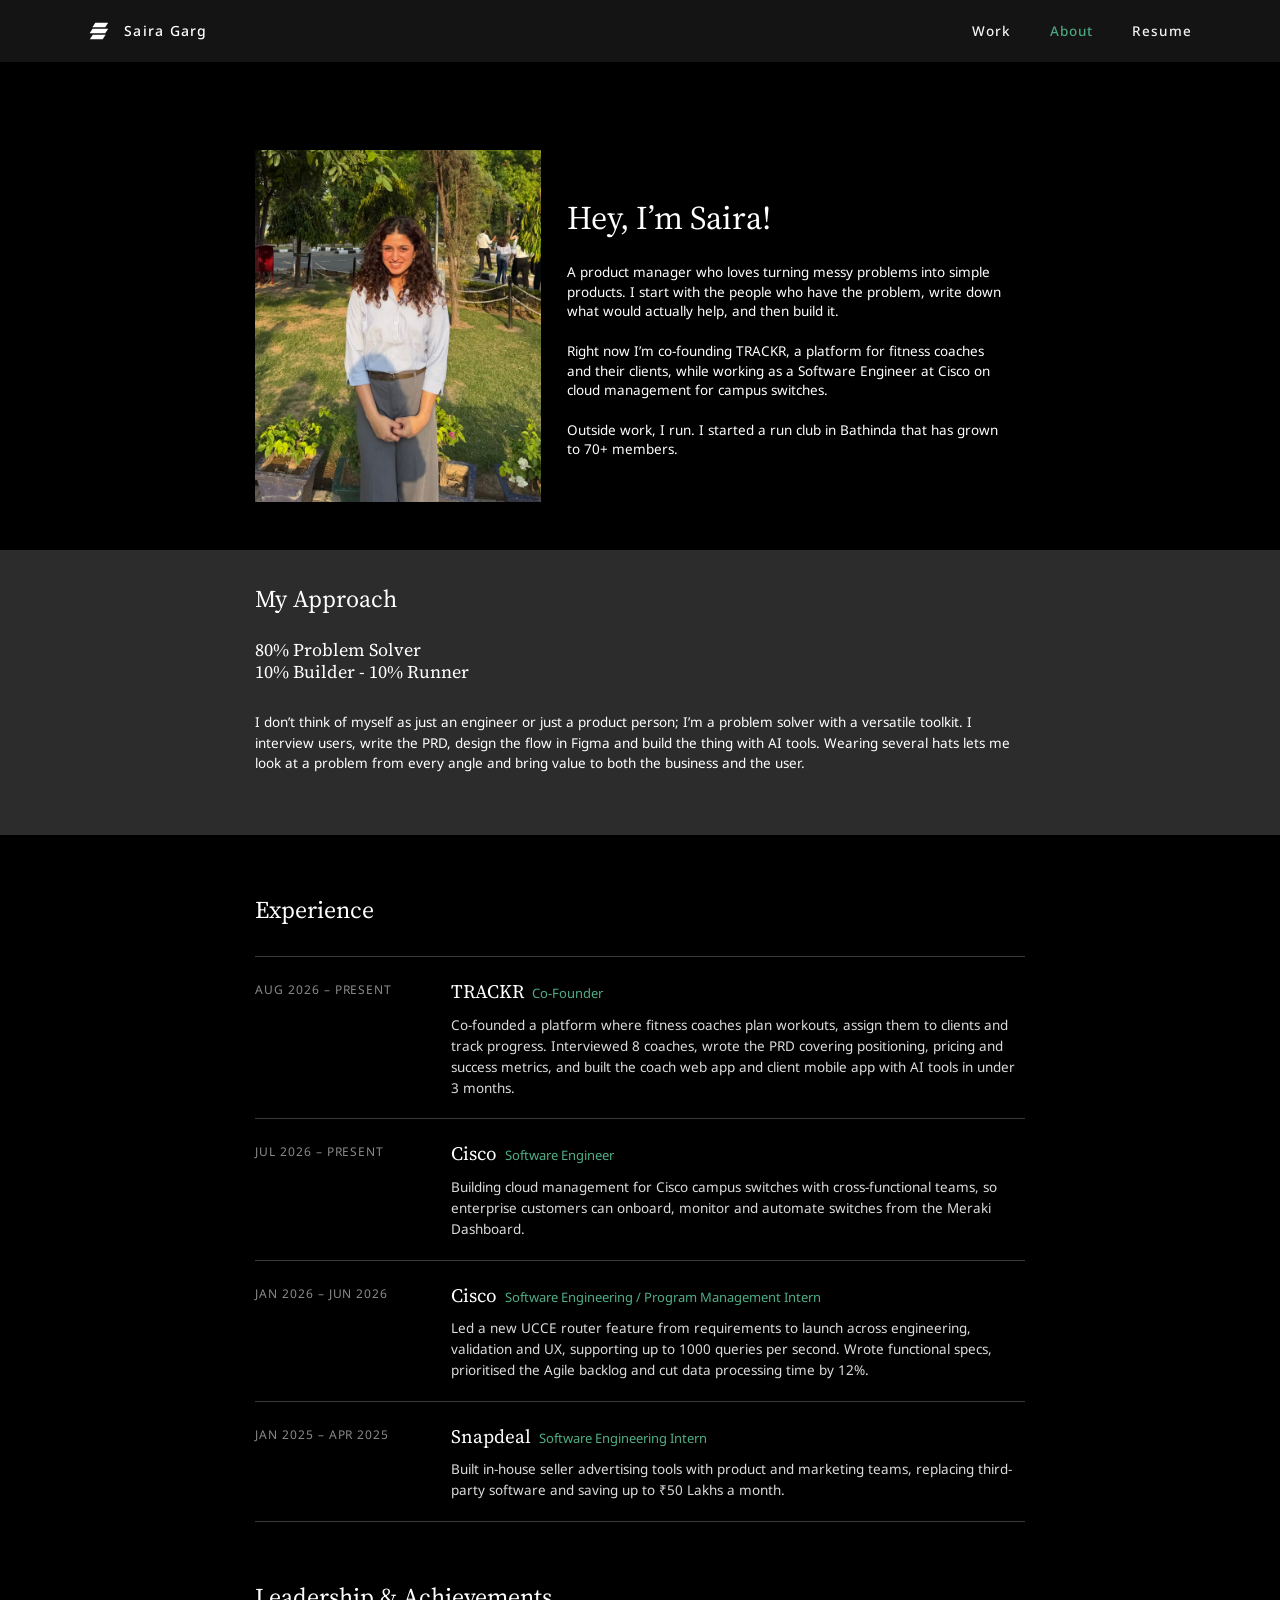
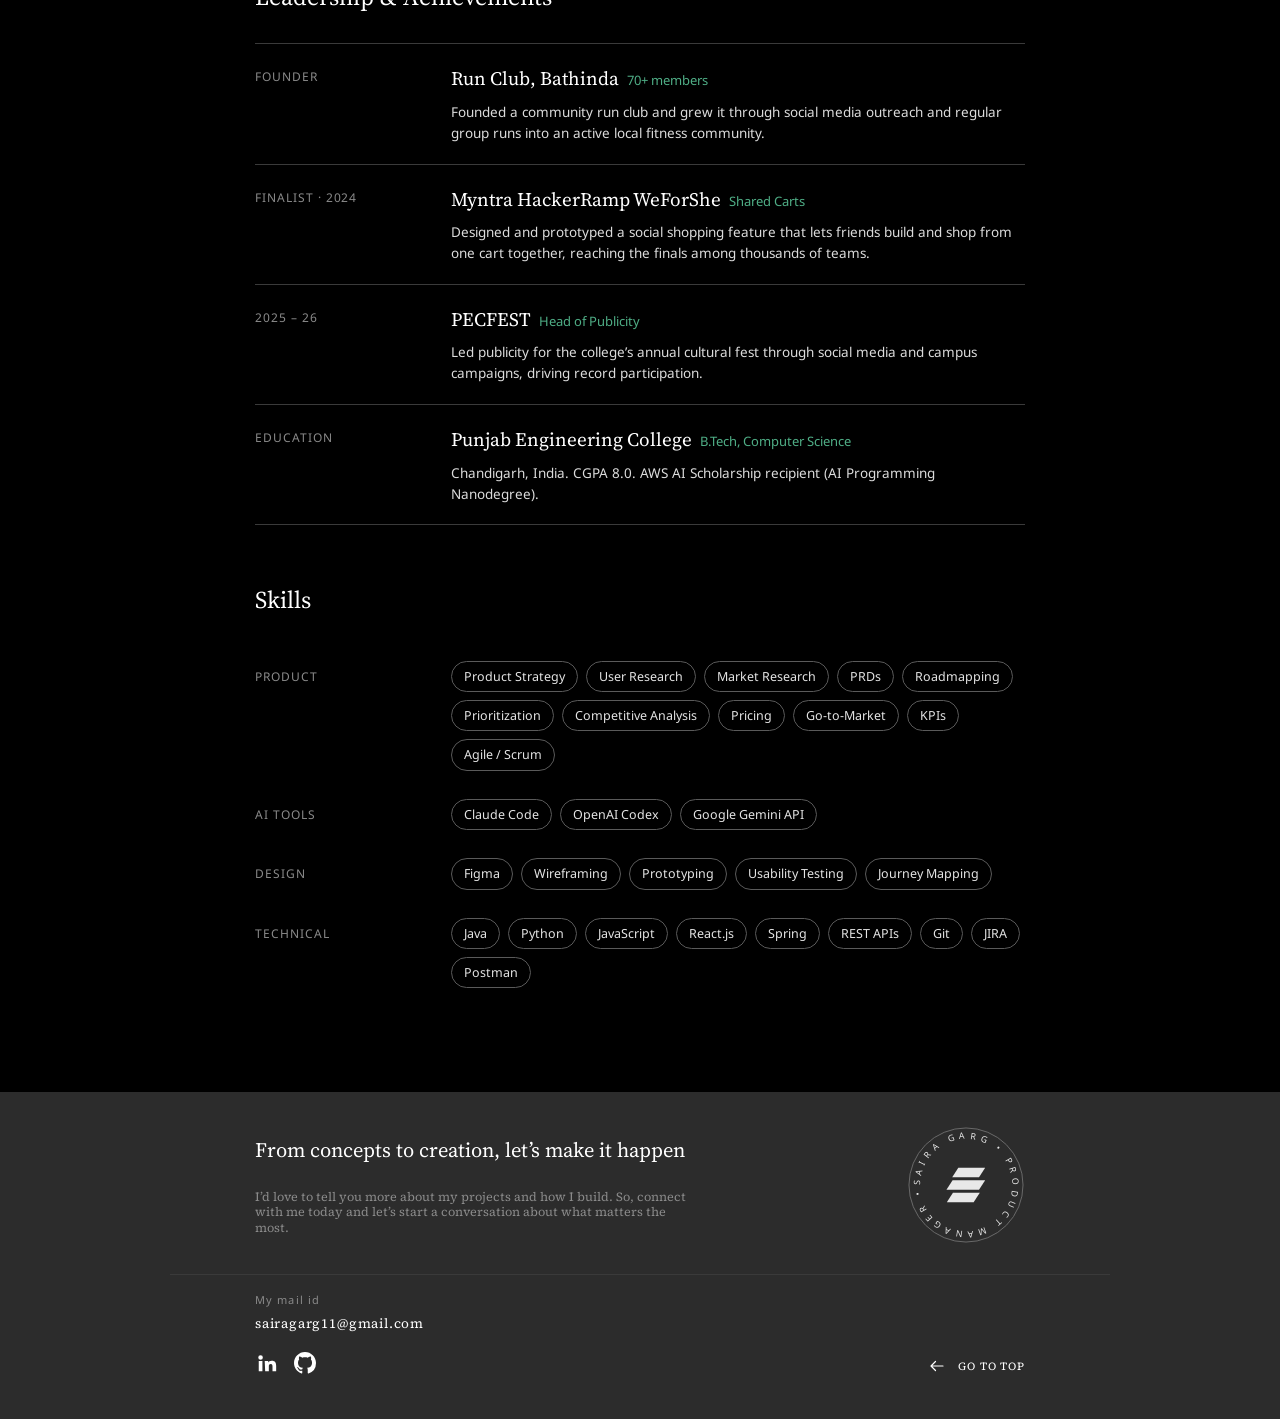
==== about.html @ 76798ad2 "Add Saira Garg portfolio site Co-Authored-By: Claude Sonnet 5.5 <noreply@anthropic.com>" ====
<!doctype html>
<html lang="en">
<head>
<meta charset="utf-8">
<meta name="viewport" content="width=device-width, initial-scale=1">
<title>About — Saira Garg</title>
<meta name="description" content="About Saira Garg — co-founder of TRACKR, software engineer at Cisco, and founder of a 70+ member run club.">
<link rel="preconnect" href="https://fonts.googleapis.com">
<link rel="preconnect" href="https://fonts.gstatic.com" crossorigin>
<link href="https://fonts.googleapis.com/css2?family=Noto+Sans:wght@400;500;600;700&family=Source+Serif+4:opsz,wght@8..60,400;8..60,500&display=swap" rel="stylesheet">
<link rel="stylesheet" href="styles.css">
</head>
<body id="top">
<header class="nav">
  <a class="brand" href="index.html" aria-label="Saira Garg — home"><svg viewBox="0 0 24 24" fill="currentColor" aria-hidden="true"><path d="M8 3h14l-3.2 5H4.8z"/><path d="M5 9.5h17l-3.2 5H1.8z"/><path d="M5.2 16h14l-3.2 5H2z"/></svg><span>Saira Garg</span></a>
  <nav class="nav-links" aria-label="Primary">
    <a href="index.html#work">Work</a>
    <a href="about.html" aria-current="page">About</a>
    <a href="about.html#experience">Resume</a>
  </nav>
</header>

<main>
  <section class="about-top">
    <div class="portrait"><img src="assets/saira-portrait.jpg" alt="Saira Garg standing in a garden, smiling"></div>
    <div>
      <h1>Hey, I’m Saira!</h1>
      <p>A product manager who loves turning messy problems into simple products. I start with the people who have the problem, write down what would actually help, and then build it.</p>
      <p>Right now I’m co-founding TRACKR, a platform for fitness coaches and their clients, while working as a Software Engineer at Cisco on cloud management for campus switches.</p>
      <p>Outside work, I run. I started a run club in Bathinda that has grown to 70+ members.</p>
    </div>
  </section>

  <section class="approach">
    <div class="wrap">
      <h2>My Approach</h2>
      <div class="split">80% Problem Solver<br>10% Builder - 10% Runner</div>
      <p>I don’t think of myself as just an engineer or just a product person; I’m a problem solver with a versatile toolkit. I interview users, write the PRD, design the flow in Figma and build the thing with AI tools. Wearing several hats lets me look at a problem from every angle and bring value to both the business and the user.</p>
    </div>
  </section>

  <section class="about-block" id="experience">
    <h2>Experience</h2>
    <div class="xp"><div class="when">Aug 2026 – Present</div><div><h3>TRACKR<span>Co-Founder</span></h3><p>Co-founded a platform where fitness coaches plan workouts, assign them to clients and track progress. Interviewed 8 coaches, wrote the PRD covering positioning, pricing and success metrics, and built the coach web app and client mobile app with AI tools in under 3 months.</p></div></div>
    <div class="xp"><div class="when">Jul 2026 – Present</div><div><h3>Cisco<span>Software Engineer</span></h3><p>Building cloud management for Cisco campus switches with cross-functional teams, so enterprise customers can onboard, monitor and automate switches from the Meraki Dashboard.</p></div></div>
    <div class="xp"><div class="when">Jan 2026 – Jun 2026</div><div><h3>Cisco<span>Software Engineering / Program Management Intern</span></h3><p>Led a new UCCE router feature from requirements to launch across engineering, validation and UX, supporting up to 1000 queries per second. Wrote functional specs, prioritised the Agile backlog and cut data processing time by 12%.</p></div></div>
    <div class="xp"><div class="when">Jan 2025 – Apr 2025</div><div><h3>Snapdeal<span>Software Engineering Intern</span></h3><p>Built in-house seller advertising tools with product and marketing teams, replacing third-party software and saving up to ₹50 Lakhs a month.</p></div></div>
  </section>

  <section class="about-block">
    <h2>Leadership &amp; Achievements</h2>
    <div class="xp"><div class="when">Founder</div><div><h3>Run Club, Bathinda<span>70+ members</span></h3><p>Founded a community run club and grew it through social media outreach and regular group runs into an active local fitness community.</p></div></div>
    <div class="xp"><div class="when">Finalist · 2024</div><div><h3>Myntra HackerRamp WeForShe<span>Shared Carts</span></h3><p>Designed and prototyped a social shopping feature that lets friends build and shop from one cart together, reaching the finals among thousands of teams.</p></div></div>
    <div class="xp"><div class="when">2025 – 26</div><div><h3>PECFEST<span>Head of Publicity</span></h3><p>Led publicity for the college’s annual cultural fest through social media and campus campaigns, driving record participation.</p></div></div>
    <div class="xp"><div class="when">Education</div><div><h3>Punjab Engineering College<span>B.Tech, Computer Science</span></h3><p>Chandigarh, India. CGPA 8.0. AWS AI Scholarship recipient (AI Programming Nanodegree).</p></div></div>
  </section>

  <section class="about-block">
    <h2>Skills</h2>
    <div class="skillrow"><div class="when">Product</div><div class="chips"><span>Product Strategy</span><span>User Research</span><span>Market Research</span><span>PRDs</span><span>Roadmapping</span><span>Prioritization</span><span>Competitive Analysis</span><span>Pricing</span><span>Go-to-Market</span><span>KPIs</span><span>Agile / Scrum</span></div></div>
    <div class="skillrow"><div class="when">AI Tools</div><div class="chips"><span>Claude Code</span><span>OpenAI Codex</span><span>Google Gemini API</span></div></div>
    <div class="skillrow"><div class="when">Design</div><div class="chips"><span>Figma</span><span>Wireframing</span><span>Prototyping</span><span>Usability Testing</span><span>Journey Mapping</span></div></div>
    <div class="skillrow"><div class="when">Technical</div><div class="chips"><span>Java</span><span>Python</span><span>JavaScript</span><span>React.js</span><span>Spring</span><span>REST APIs</span><span>Git</span><span>JIRA</span><span>Postman</span></div></div>
  </section>
</main>
<footer class="footer">
  <div class="footer-top">
    <div>
      <h2>From concepts to creation, let’s make it happen</h2>
      <p>I’d love to tell you more about my projects and how I build. So, connect with me today and let’s start a conversation about what matters the most.</p>
    </div>
    <div class="badge" aria-hidden="true">
      <svg class="ring" viewBox="0 0 120 120">
        <defs><path id="circ" d="M60,60 m-47,0 a47,47 0 1,1 94,0 a47,47 0 1,1 -94,0"/></defs>
        <circle cx="60" cy="60" r="58" fill="none" stroke="#6b6b6b" stroke-width="1"/>
        <text font-family="Noto Sans, sans-serif" font-size="9" fill="#e8e8e8"><textPath href="#circ" textLength="288" lengthAdjust="spacing">SAIRA GARG • PRODUCT MANAGER •</textPath></text>
      </svg>
      <svg class="mark" viewBox="0 0 24 24" fill="#e8e8e8"><path d="M8 3h14l-3.2 5H4.8z"/><path d="M5 9.500h17l-3.200 5H1.800z"/><path d="M5.200 16h14l-3.200 5H2z"/></svg>
    </div>
  </div>
  <hr class="footer-rule">
  <div class="footer-bottom">
    <div>
      <div class="mail-label">My mail id</div>
      <a class="mail" href="mailto:sairagarg11@gmail.com">sairagarg11@gmail.com</a>
      <div class="socials">
        <a href="https://www.linkedin.com/in/saira-garg" target="_blank" rel="noopener" aria-label="LinkedIn"><svg viewBox="0 0 24 24" aria-hidden="true"><path d="M4.98 3.5a2.5 2.5 0 1 1 0 5 2.5 2.5 0 0 1 0-5zM3 9.75h4V21H3zM9.5 9.75h3.8v1.6h.06c.53-1 1.83-1.9 3.76-1.9 4 0 4.88 2.4 4.88 5.9V21h-4v-5c0-1.3-.03-2.9-1.9-2.9s-2.1 1.4-2.1 2.8V21h-4z"/></svg></a>
        <a href="https://github.com/SAIRAGARG" target="_blank" rel="noopener" aria-label="GitHub"><svg viewBox="0 0 16 16" aria-hidden="true"><path d="M8 0C3.58 0 0 3.58 0 8c0 3.54 2.29 6.53 5.47 7.59.4.07.55-.17.55-.38 0-.19-.01-.82-.01-1.49-2.01.37-2.53-.49-2.69-.94-.09-.23-.48-.94-.82-1.13-.28-.15-.68-.52-.01-.53.63-.01 1.08.58 1.23.82.72 1.21 1.87.87 2.33.66.07-.52.28-.87.51-1.07-1.78-.2-3.64-.89-3.64-3.95 0-.87.31-1.59.82-2.15-.08-.2-.36-1.02.08-2.12 0 0 .67-.21 2.2.82.64-.18 1.32-.27 2-.27.68 0 1.36.09 2 .27 1.53-1.04 2.2-.82 2.2-.82.44 1.1.16 1.92.08 2.12.51.56.82 1.27.82 2.15 0 3.07-1.87 3.75-3.65 3.95.29.25.54.73.54 1.48 0 1.07-.01 1.93-.01 2.2 0 .21.15.46.55.38A8.013 8.013 0 0016 8c0-4.420-3.580-8-8-8z"/></svg></a>
      </div>
    </div>
    <a class="totop" href="#top"><svg viewBox="0 0 24 24" fill="none" stroke="currentColor" stroke-width="1.6" stroke-linecap="round" stroke-linejoin="round" aria-hidden="true"><path d="M20 12H4M10 6l-6 6 6 6"/></svg><span>GO TO TOP</span></a>
  </div>
</footer>
</body>
</html>
---- styles.css ----
/* Saira Garg — portfolio. Dark, serif-headed, green-glow layout. */
:root {
  --bg: #000;
  --nav: #141414;
  --panel: #2c2c2c;
  --panel-2: #232323;
  --line: #3a3a3a;
  --text: #fff;
  --muted: #a3a3a3;
  --dim: #8a8a8a;
  --green: #2f8f66;
  --green-soft: #4fae86;
  --link: #6f9bf2;
  --serif: "Source Serif 4", "Iowan Old Style", Georgia, serif;
  --sans: "Noto Sans", "Helvetica Neue", Arial, sans-serif;
  --col: 856px;
  --card: 770px;
}

* { box-sizing: border-box; }
html { scroll-behavior: smooth; }
body {
  margin: 0;
  background: var(--bg);
  color: var(--text);
  font-family: var(--sans);
  font-size: 15px;
  line-height: 1.55;
  -webkit-font-smoothing: antialiased;
  overflow-x: hidden;
}
img { max-width: 100%; height: auto; display: block; }
a { color: inherit; text-decoration: none; }
h1, h2, h3, h4 { font-family: var(--serif); font-weight: 400; margin: 0; }
p { margin: 0; }

/* ---------- Nav ---------- */
.nav {
  position: sticky; top: 0; z-index: 50;
  height: 62px; padding: 0 88px;
  display: flex; align-items: center; justify-content: space-between;
  background: var(--nav);
}
.brand { display: flex; align-items: center; gap: 14px; font-size: 14px; letter-spacing: .09em; font-weight: 500; }
.brand svg { width: 22px; height: 22px; }
.nav-links { display: flex; gap: 38px; font-size: 13.5px; letter-spacing: .09em; font-weight: 500; }
.nav-links a { opacity: .95; transition: color .15s; }
.nav-links a:hover, .nav-links a[aria-current="page"] { color: var(--green-soft); }

/* ---------- Home hero ---------- */
.hero {
  position: relative; text-align: center;
  padding: 178px 24px 150px;
  overflow: hidden;
}
.glow {
  position: absolute; top: -170px; width: 170px; height: 600px;
  background: linear-gradient(180deg, #3fb884 0%, rgba(52,158,112,.7) 40%, rgba(47,143,102,0) 90%);
  filter: blur(34px); opacity: .9; pointer-events: none;
}
.glow.l1 { left: 2%;  transform: rotate(24deg); }
.glow.l2 { left: 19%; transform: rotate(24deg); height: 470px; opacity: .55; }
.glow.r1 { right: 2%;  transform: rotate(-24deg); }
.glow.r2 { right: 19%; transform: rotate(-24deg); height: 470px; opacity: .55; }
.hero h1 { position: relative; font-size: 54px; line-height: 1.12; letter-spacing: -.005em; }
.hero p { position: relative; margin-top: 16px; font-size: 17px; letter-spacing: .01em; }

/* ---------- Home sections ---------- */
.wrap { width: min(var(--card), calc(100% - 48px)); margin: 0 auto; }
.section-title { font-size: 25px; }
.section-sub { margin-top: 8px; font-size: 14px; }

.cards { display: grid; gap: 52px; margin-top: 66px; }
.card {
  display: grid; grid-template-columns: 1fr 1fr;
  min-height: 250px; border-radius: 12px; overflow: hidden;
  background: var(--panel);
}
.card-body { padding: 36px 14px 24px 14px; display: flex; flex-direction: column; }
.card-body h3 { font-size: 20.5px; letter-spacing: .005em; }
.card-body p { margin-top: 18px; font-size: 12.5px; line-height: 1.45; max-width: 360px; }
.card-actions { margin-top: auto; padding-top: 24px; display: flex; align-items: center; justify-content: space-between; padding-right: 14px; }
.round {
  width: 30px; height: 30px; border-radius: 50%;
  border: 1px solid #9a9a9a; display: grid; place-items: center;
  transition: background .15s, border-color .15s;
}
.round svg { width: 13px; height: 13px; }
.round:hover { background: var(--green); border-color: var(--green); }
.pill {
  border: 1px solid #9a9a9a; border-radius: 999px;
  padding: 5px 11px; font-size: 12px; letter-spacing: .03em; color: #e6e6e6;
  transition: background .15s, border-color .15s;
}
.pill:hover { background: var(--green); border-color: var(--green); color: #fff; }
.card-media { position: relative; min-height: 250px; background: #e9dfd2; }
.card-media img { position: absolute; inset: 0; width: 100%; height: 100%; object-fit: cover; }
.card-media.trackr { background: #f3f4ee; }
.card-media.trackr img { object-fit: cover; object-position: 12% 18%; transform: scale(1.02); }

.lower { position: relative; padding: 34px 0 62px; }
.lower::before {
  content: ""; position: absolute; left: 0; right: 0; bottom: 0; height: 520px;
  background: radial-gradient(ellipse 46% 78% at 50% 104%, rgba(55,150,108,.75) 0%, rgba(40,110,80,.38) 38%, rgba(0,0,0,0) 72%);
  pointer-events: none;
}
.tiles { position: relative; display: grid; grid-template-columns: repeat(4, 1fr); gap: 20px; margin-top: 54px; }
.tile { border-radius: 12px; overflow: hidden; background: var(--panel); display: flex; flex-direction: column; }
.tile-top {
  height: 118px; padding: 16px; display: flex; flex-direction: column; justify-content: space-between;
  background: linear-gradient(150deg, #1c3a2d 0%, #0f1f18 100%);
}
.tile-top .big { font-family: var(--serif); font-size: 30px; line-height: 1; }
.tile-top .tag { font-size: 10.5px; letter-spacing: .12em; text-transform: uppercase; color: #b9d8c8; }
.tile-body { padding: 13px 14px 16px; font-size: 11.5px; line-height: 1.45; }
.tile-body b { display: block; font-size: 12.5px; font-weight: 600; margin-bottom: 4px; }
.tile-body span { color: #c9c9c9; }

/* ---------- Footer ---------- */
.footer { background: var(--panel); position: relative; }
.footer-top {
  width: min(var(--card), calc(100% - 48px)); margin: 0 auto;
  padding: 34px 0 30px; display: flex; align-items: center; justify-content: space-between; gap: 24px;
}
.footer h2 { font-size: 20.5px; }
.footer-top p { margin-top: 22px; font-family: var(--serif); font-size: 12.5px; line-height: 1.25; color: var(--dim); max-width: 440px; }
.badge { width: 118px; height: 118px; flex: none; position: relative; }
.badge .ring { width: 100%; height: 100%; animation: spin 18s linear infinite; }
.badge .mark { position: absolute; inset: 0; margin: auto; width: 46px; height: 46px; }
@keyframes spin { to { transform: rotate(360deg); } }
@media (prefers-reduced-motion: reduce) { .badge .ring { animation: none; } html { scroll-behavior: auto; } }
.footer-rule { width: min(940px, calc(100% - 48px)); margin: 0 auto; border: 0; border-top: 1px solid var(--line); }
.footer-bottom {
  width: min(var(--card), calc(100% - 48px)); margin: 0 auto;
  padding: 16px 0 44px; display: flex; align-items: flex-end; justify-content: space-between;
}
.mail-label { font-size: 11px; letter-spacing: .1em; color: var(--dim); }
.mail { display: inline-block; margin-top: 6px; font-family: var(--serif); font-size: 13.5px; letter-spacing: .06em; }
.mail:hover { color: var(--green-soft); }
.socials { display: flex; gap: 14px; margin-top: 16px; }
.socials a { width: 24px; height: 24px; display: grid; place-items: center; }
.socials svg { width: 22px; height: 22px; fill: #fff; transition: fill .15s; }
.socials a:hover svg { fill: var(--green-soft); }
.totop { display: flex; align-items: center; gap: 12px; font-family: var(--serif); font-size: 11px; letter-spacing: .08em; }
.totop svg { width: 18px; height: 18px; }
.totop:hover { color: var(--green-soft); }

/* ---------- Case study ---------- */
.case { position: relative; padding: 54px 0 110px; }
.goback {
  position: absolute; left: 50px; top: 58px;
  display: flex; align-items: center; gap: 12px;
  font-size: 11px; letter-spacing: .1em; font-weight: 500;
}
.goback svg { width: 18px; height: 18px; }
.goback:hover { color: var(--green-soft); }
.col { width: min(var(--col), calc(100% - 48px)); margin: 0 auto; }
.case h1 { font-size: 33px; letter-spacing: .005em; }
.case .lede { margin-top: 26px; font-size: 18px; line-height: 1.4; color: var(--dim); }
.case .cover { margin-top: 38px; }
.case h2 { font-size: 25px; margin-top: 62px; margin-bottom: 44px; }
.case h3 { font-size: 19px; margin-top: 22px; margin-bottom: 22px; }
.case p + p { margin-top: 20px; }
.case ul { margin: 0; padding-left: 22px; }
.case li { padding-left: 2px; }
.case figure { margin: 22px 0 0; }
.case figure img { width: 100%; border-radius: 14px; }
.case figure.sharp img { border-radius: 0; }
.case figure.narrow { width: 88%; margin-left: auto; margin-right: auto; }
.case figcaption, .case .caption { margin-top: 14px; font-size: 15px; }
.case a.t, .case .t { color: var(--link); }
.case a.t:hover { text-decoration: underline; }
.jump {
  display: inline-flex; align-items: center; gap: 14px; margin-top: 18px;
  background: var(--panel); border-radius: 999px; padding: 8px 14px 8px 16px;
  font-size: 9.5px; letter-spacing: .12em; font-weight: 500; text-transform: uppercase;
  transition: background .15s;
}
.jump svg { width: 16px; height: 16px; }
.jump:hover { background: var(--green); }

.boxes { display: grid; grid-template-columns: repeat(2, 226px); gap: 26px 36px; justify-content: center; margin: 30px 0 26px; }
.box {
  border: 1px dashed #b5b5b5; border-radius: 14px; padding: 12px 22px 14px;
  background: linear-gradient(180deg, #5f5f5f, #6e6e6e); font-size: 17px; line-height: 1.45;
}
.box b { display: block; font-weight: 400; text-align: center; }
.box ul { padding-left: 40px; }

.table { width: 100%; border-collapse: separate; border-spacing: 0; margin-top: 20px; background: #fff; color: #111; border-radius: 16px; overflow: hidden; font-size: 15.5px; }
.table th, .table td { text-align: left; padding: 12px 14px; border-bottom: 1px solid #d6d6d6; border-right: 1px solid #d6d6d6; }
.table th { font-weight: 700; font-size: 16.5px; }
.table tr > *:last-child { border-right: 0; }
.table tr:last-child > * { border-bottom: 0; }

.notes { display: flex; flex-wrap: wrap; justify-content: center; gap: 30px 22px; margin-top: 6px; }
.note {
  position: relative; width: 262px; min-height: 184px; padding: 14px 24px 26px; border-radius: 6px;
  font-size: 15px; line-height: 1.38;
  clip-path: polygon(0 0, 100% 0, 100% calc(100% - 32px), calc(100% - 32px) 100%, 0 100%);
}
.note::after { content: ""; position: absolute; right: 0; bottom: 0; width: 32px; height: 32px; background: #3b3b3b; clip-path: polygon(0 0, 100% 0, 0 100%); }
.note b { display: block; font-weight: 400; margin-bottom: 22px; }
.note.blue { background: #477ce0; } .note.red { background: #db625c; } .note.green { background: #54a965; }
.note.purple { background: #ab27d6; } .note.orange { background: #e69d57; }
.note.sage { background: #2f6b50; } .note.slate { background: #3d5a80; } .note.clay { background: #b0603f; } .note.plum { background: #6b4a8a; } .note.gold { background: #a8842c; }

.a11y { display: grid; grid-template-columns: 1fr 1fr; gap: 26px 36px; margin-top: 4px; }
.a11y h4 { font-family: var(--sans); font-size: 17px; text-align: center; margin-bottom: 18px; }
.a11y .panel { background: #252525; border-radius: 12px; padding: 16px 26px 20px; font-size: 15.5px; line-height: 1.38; height: calc(100% - 44px); }
.a11y .panel p + p { margin-top: 20px; }
.a11y em { font-style: normal; color: var(--green-soft); }

.band-title { margin: 62px 0 34px; font-family: var(--serif); font-size: 19px; }

/* TRACKR-specific pieces (same visual language) */
.stats { display: grid; grid-template-columns: repeat(4, 1fr); gap: 16px; margin-top: 8px; }
.stat { background: #252525; border-radius: 12px; padding: 18px 18px 20px; }
.stat b { display: block; font-family: var(--serif); font-weight: 400; font-size: 32px; line-height: 1.1; color: var(--green-soft); }
.stat span { display: block; margin-top: 8px; font-size: 13px; color: #d5d5d5; line-height: 1.4; }
.pillars { display: grid; grid-template-columns: repeat(3, 1fr); gap: 18px; margin-top: 26px; }
.pillar { background: #252525; border-radius: 12px; padding: 18px 20px 22px; font-size: 14.5px; line-height: 1.45; }
.pillar i { display: block; font-style: normal; font-family: var(--serif); font-size: 26px; color: var(--green-soft); margin-bottom: 10px; }
.pillar b { display: block; font-weight: 600; margin-bottom: 8px; font-size: 15px; }
.replace { margin-top: 26px; border-radius: 14px; overflow: hidden; border: 1px solid var(--line); }
.replace div { display: grid; grid-template-columns: 1fr 28px 1fr; gap: 12px; align-items: center; padding: 14px 18px; border-bottom: 1px solid var(--line); font-size: 14.5px; }
.replace div:last-child { border-bottom: 0; }
.replace s { color: var(--dim); text-decoration-color: #666; }
.replace i { font-style: normal; color: var(--green-soft); text-align: center; }
.browser { border-radius: 14px; overflow: hidden; background: #f6f6f1; }
.browser img { border-radius: 0 !important; }

/* ---------- About ---------- */
.about-top { width: min(770px, calc(100% - 48px)); margin: 0 auto; padding: 88px 0 48px; display: grid; grid-template-columns: 286px 1fr; gap: 26px; align-items: center; }
.portrait {
  aspect-ratio: 286 / 352; background: linear-gradient(160deg, #1f4636 0%, #0d1b15 100%);
  display: grid; place-items: center; position: relative; overflow: hidden;
}
.portrait img { position: absolute; inset: 0; width: 100%; height: 100%; object-fit: cover; }
.portrait svg { width: 96px; height: 96px; opacity: .9; }
.about-top h1 { font-size: 33px; }
.about-top p { margin-top: 20px; font-size: 13.5px; line-height: 1.45; max-width: 440px; }
.approach { background: var(--panel); padding: 30px 0 62px; }
.approach h2 { font-size: 24px; }
.approach .split { margin-top: 22px; font-family: var(--serif); font-size: 18px; line-height: 1.2; }
.approach p { margin-top: 30px; font-size: 13.5px; line-height: 1.5; }
.about-block { width: min(770px, calc(100% - 48px)); margin: 0 auto; padding: 56px 0 0; }
.about-block:last-of-type { padding-bottom: 90px; }
.about-block h2 { font-size: 24px; margin-bottom: 28px; }
.xp { display: grid; grid-template-columns: 170px 1fr; gap: 8px 26px; padding: 20px 0; border-top: 1px solid var(--line); }
.xp:last-child { border-bottom: 1px solid var(--line); }
.xp .when { font-size: 12px; letter-spacing: .08em; text-transform: uppercase; color: var(--dim); padding-top: 4px; }
.xp h3 { font-size: 19px; }
.xp h3 span { font-family: var(--sans); font-size: 13px; color: var(--green-soft); margin-left: 8px; }
.xp p { margin-top: 8px; font-size: 13.5px; color: #dcdcdc; }
.chips { display: flex; flex-wrap: wrap; gap: 8px; }
.chips span { border: 1px solid #5a5a5a; border-radius: 999px; padding: 5px 12px; font-size: 12.5px; color: #e4e4e4; }
.skillrow { display: grid; grid-template-columns: 170px 1fr; gap: 26px; padding: 14px 0; }
.skillrow .when { font-size: 12px; letter-spacing: .08em; text-transform: uppercase; color: var(--dim); padding-top: 7px; }

/* ---------- Responsive ---------- */
@media (max-width: 1100px) { .goback { position: static; width: min(var(--col), calc(100% - 48px)); margin: 0 auto 26px; } .case { padding-top: 34px; } }
@media (max-width: 820px) {
  .nav { padding: 0 20px; } .nav-links { gap: 22px; }
  .hero { padding: 120px 20px 100px; } .hero h1 { font-size: 38px; } .hero p { font-size: 15px; }
  .glow { width: 130px; height: 380px; } .glow.l2, .glow.r2 { display: none; }
  .card { grid-template-columns: 1fr; } .card-media { min-height: 220px; order: -1; }
  .card-body { padding: 24px 18px 20px; } .card-actions { padding-right: 0; }
  .tiles { grid-template-columns: 1fr 1fr; }
  .footer-top { flex-direction: column; align-items: flex-start; }
  .boxes { grid-template-columns: 1fr 1fr; } .box { font-size: 15px; padding: 12px 12px 14px; } .box ul { padding-left: 24px; }
  .a11y, .pillars { grid-template-columns: 1fr; } .stats { grid-template-columns: 1fr 1fr; }
  .a11y .panel { height: auto; }
  .table { font-size: 13px; } .table th { font-size: 13.5px; } .table th, .table td { padding: 9px 8px; }
  .replace div { grid-template-columns: 1fr; gap: 4px; } .replace i { display: none; }
  .case h1 { font-size: 27px; } .case .lede { font-size: 16px; }
  .case figure.narrow { width: 100%; }
  .about-top { grid-template-columns: 1fr; padding-top: 48px; } .portrait { max-width: 260px; }
  .xp, .skillrow { grid-template-columns: 1fr; gap: 6px; }
}
@media (max-width: 480px) { .tiles { grid-template-columns: 1fr; } .note { width: 100%; } .nav-links { gap: 16px; font-size: 12.5px; } .brand span { display: none; } }

/* ---------- v2: rebuilt Settle pieces ---------- */
.survey { margin-top: 22px; background: #1d1d1d; border-radius: 16px; padding: 18px 16px 16px; display: grid; grid-template-columns: repeat(4, 1fr); gap: 14px; }
.chart h4 { font-family: var(--sans); font-size: 11.5px; font-weight: 600; line-height: 1.3; min-height: 46px; margin-bottom: 8px; }
.chart .plot { background: #fff; border-radius: 4px; padding: 26px 10px 6px; }
.chart .bars { height: 170px; display: grid; grid-template-columns: repeat(5, 1fr); gap: 6px; align-items: end; border-bottom: 1px solid #cfcfcf; }
.chart .bars i { display: block; position: relative; border-radius: 3px 3px 0 0; min-height: 1px; }
.chart .bars i::before { content: attr(data-v); position: absolute; top: -17px; left: 0; right: 0; text-align: center; font-style: normal; font-size: 10.5px; color: #333; }
.chart .bars i:nth-child(1) { background: #86dde6; } .chart .bars i:nth-child(2) { background: #62b6d6; }
.chart .bars i:nth-child(3) { background: #3f86b8; } .chart .bars i:nth-child(4) { background: #536c9f; } .chart .bars i:nth-child(5) { background: #63548f; }
.chart .x { display: grid; grid-template-columns: repeat(5, 1fr); gap: 6px; text-align: center; font-size: 10.5px; color: #333; padding-top: 4px; }
.chart small { display: block; margin-top: 8px; font-size: 10.5px; font-weight: 600; }

.persona { width: 88%; margin: 22px auto 0; background: #9c9c9c; border-radius: 16px; padding: 0 22px 0 22px; display: grid; grid-template-columns: 240px 1fr; gap: 18px; color: #1b1b1b; }
.persona .id { background: #e6e6e6; padding: 18px 16px 20px; }
.persona .id img { width: 100%; border-radius: 0 !important; }
.persona dl { margin: 16px 0 0; display: grid; grid-template-columns: 96px 1fr; gap: 9px 6px; font-size: 13px; line-height: 1.35; }
.persona dt { font-weight: 500; letter-spacing: .02em; } .persona dd { margin: 0; }
.persona .traits { display: grid; grid-template-columns: 1fr 1fr; gap: 18px; padding: 18px 0; }
.persona .trait { background: #e6e6e6; border-radius: 8px; padding: 22px 18px 20px; font-size: 11.5px; line-height: 1.4; }
.persona .trait b { display: block; font-size: 13px; margin-bottom: 14px; }
.persona .trait ul { padding-left: 16px; }

.mood { margin-top: 22px; position: relative; display: grid; grid-template-columns: 47% 1fr; align-items: center; }
.mood::before { content: ""; position: absolute; left: 0; right: 0; top: 24%; bottom: 20%; background: linear-gradient(90deg, #3f9d74, #2c7a58); }
.mood img { position: relative; border-radius: 0 !important; }
.mood p { position: relative; padding: 0 16px 0 22px; font-size: 15.5px; line-height: 1.38; }

.protos { margin-top: 22px; display: grid; grid-template-columns: 1fr 1.25fr 1fr; gap: 26px; align-items: center; }
.protos img { width: 100%; border-radius: 13% / 6.2% !important; }
.bubbles { display: grid; gap: 22px; }
.bubble { background: #fff; color: #111; border-radius: 16px; padding: 22px 22px 26px; font-size: 16.5px; line-height: 1.35; position: relative; }
.bubble::after { content: ""; position: absolute; bottom: 0; width: 26px; height: 22px; background: #fff; }
.bubble.l::after { left: -18px; clip-path: polygon(100% 0, 100% 100%, 0 100%); }
.bubble.r::after { right: -18px; clip-path: polygon(0 0, 100% 100%, 0 100%); }

/* ---------- Mainstreet ---------- */
.eyebrow { font-size: 11px; letter-spacing: .14em; text-transform: uppercase; color: var(--green-soft); margin-bottom: 18px; }
.meta { display: grid; grid-template-columns: repeat(3, 1fr); gap: 16px; margin-top: 34px; padding: 18px 0; border-top: 1px solid var(--line); border-bottom: 1px solid var(--line); }
.meta span { display: block; font-size: 10.5px; letter-spacing: .14em; color: var(--dim); margin-bottom: 6px; }
.meta b { font-weight: 400; font-size: 15px; }
.case h2 .num { display: block; font-family: var(--sans); font-size: 12px; letter-spacing: .14em; color: var(--green-soft); margin-bottom: 10px; }
.case h2.tight { margin-bottom: 14px; }
.case .sub { font-family: var(--serif); font-size: 19px; color: #d9d9d9; margin-bottom: 26px; }
.origin { margin-top: 30px; background: #1a2a22; border-left: 3px solid var(--green-soft); border-radius: 0 12px 12px 0; padding: 20px 24px; font-size: 15.5px; line-height: 1.5; }
.grid4 { display: grid; grid-template-columns: repeat(4, 1fr); gap: 16px; margin-top: 26px; }
.grid3 { display: grid; grid-template-columns: repeat(3, 1fr); gap: 16px; margin-top: 26px; }
.grid5 { display: grid; grid-template-columns: repeat(5, 1fr); gap: 12px; margin-top: 8px; }
.grid5 .stat b { font-size: 26px; }
.tool { background: #1d1d1d; border-radius: 14px; padding: 22px; margin-top: 22px; display: grid; grid-template-columns: 1fr 1.1fr; gap: 26px; align-items: start; }
.tool h3 { margin: 0 0 4px; font-size: 22px; }
.tool .kind { font-size: 10.5px; letter-spacing: .14em; color: var(--dim); margin-bottom: 18px; }
.tool h5 { margin: 16px 0 8px; font-family: var(--sans); font-size: 10.5px; letter-spacing: .14em; font-weight: 600; color: var(--green-soft); }
.tool h5.gap { color: #e08a84; }
.tool ul { font-size: 14px; line-height: 1.45; }
.tool .shots { display: flex; gap: 12px; justify-content: center; }
.tool .shots img { max-height: 430px; width: auto; min-width: 0; border-radius: 12px; }
.shots3 { display: grid; grid-template-columns: repeat(3, 1fr); gap: 16px; margin-top: 26px; }
.shots2 { display: grid; grid-template-columns: repeat(2, 1fr); gap: 20px; margin-top: 26px; }
.shots3 figure, .shots2 figure { margin: 0; background: #f4f4f6; border-radius: 14px; overflow: hidden; }
.shots3 img, .shots2 img { border-radius: 0 !important; }
.shots3 figcaption, .shots2 figcaption { margin: 0; padding: 10px 12px; background: #1d1d1d; font-size: 10.5px !important; letter-spacing: .12em; color: #cfcfcf; }
.hifi { display: grid; grid-template-columns: 300px 1fr; gap: 34px; align-items: center; margin-top: 34px; }
.hifi:nth-of-type(even) { grid-template-columns: 1fr 300px; }
.hifi:nth-of-type(even) .shot { order: 2; }
.hifi .shot { background: #fff; border-radius: 16px; overflow: hidden; }
.hifi .shot img { border-radius: 0 !important; }
.hifi .k { font-size: 10.5px; letter-spacing: .14em; color: var(--green-soft); }
.hifi h3 { margin: 8px 0 14px; font-size: 22px; }
.why { margin-top: 8px; }
.why div { display: grid; grid-template-columns: 250px 1fr; gap: 24px; padding: 18px 0; border-top: 1px solid var(--line); font-size: 14.5px; }
.why div:last-child { border-bottom: 1px solid var(--line); }
.why b { font-family: var(--serif); font-weight: 400; font-size: 17px; }
.next { display: flex; justify-content: space-between; align-items: center; margin-top: 70px; padding: 22px 0; border-top: 1px solid var(--line); border-bottom: 1px solid var(--line); }
.next span { font-size: 10.5px; letter-spacing: .14em; color: var(--dim); display: block; margin-bottom: 6px; }
.next b { font-family: var(--serif); font-weight: 400; font-size: 20px; }
.next:hover b { color: var(--green-soft); }
.next svg { width: 22px; height: 22px; transform: rotate(180deg); }
.card-media.ms { background: linear-gradient(160deg, #eceafd, #dcd8fb); display: flex; justify-content: center; gap: 18px; overflow: hidden; }
.card-media.ms img { position: absolute; inset: auto; top: 20px; left: 7%; width: 44%; height: auto; object-fit: contain; border-radius: 14px; box-shadow: 0 10px 30px rgba(60,50,140,.25); }
.card-media.ms img + img { left: 54%; top: 48px; }
.tile-top .big.sm { font-size: 26px; }
@media (max-width: 820px) {
  .survey { grid-template-columns: 1fr 1fr; } .persona { width: 100%; grid-template-columns: 1fr; padding: 0 14px 14px; } .persona .traits { grid-template-columns: 1fr; padding: 0; }
  .mood { grid-template-columns: 1fr; } .mood::before { top: 40%; bottom: 0; } .mood p { padding: 18px 16px; }
  .protos { grid-template-columns: 1fr 1fr; } .bubbles { grid-column: 1 / -1; order: -1; }
  .grid4, .grid3, .grid5 { grid-template-columns: 1fr 1fr; } .tool, .hifi, .hifi:nth-of-type(even) { grid-template-columns: 1fr; } .hifi:nth-of-type(even) .shot { order: 0; }
  .hifi .shot { max-width: 300px; } .shots3 { grid-template-columns: 1fr; } .why div { grid-template-columns: 1fr; gap: 6px; } .meta { grid-template-columns: 1fr; }
}
.cover4 { margin-top: 38px; gap: 14px; }
.cover4 img { border-radius: 14px; background: #fff; }
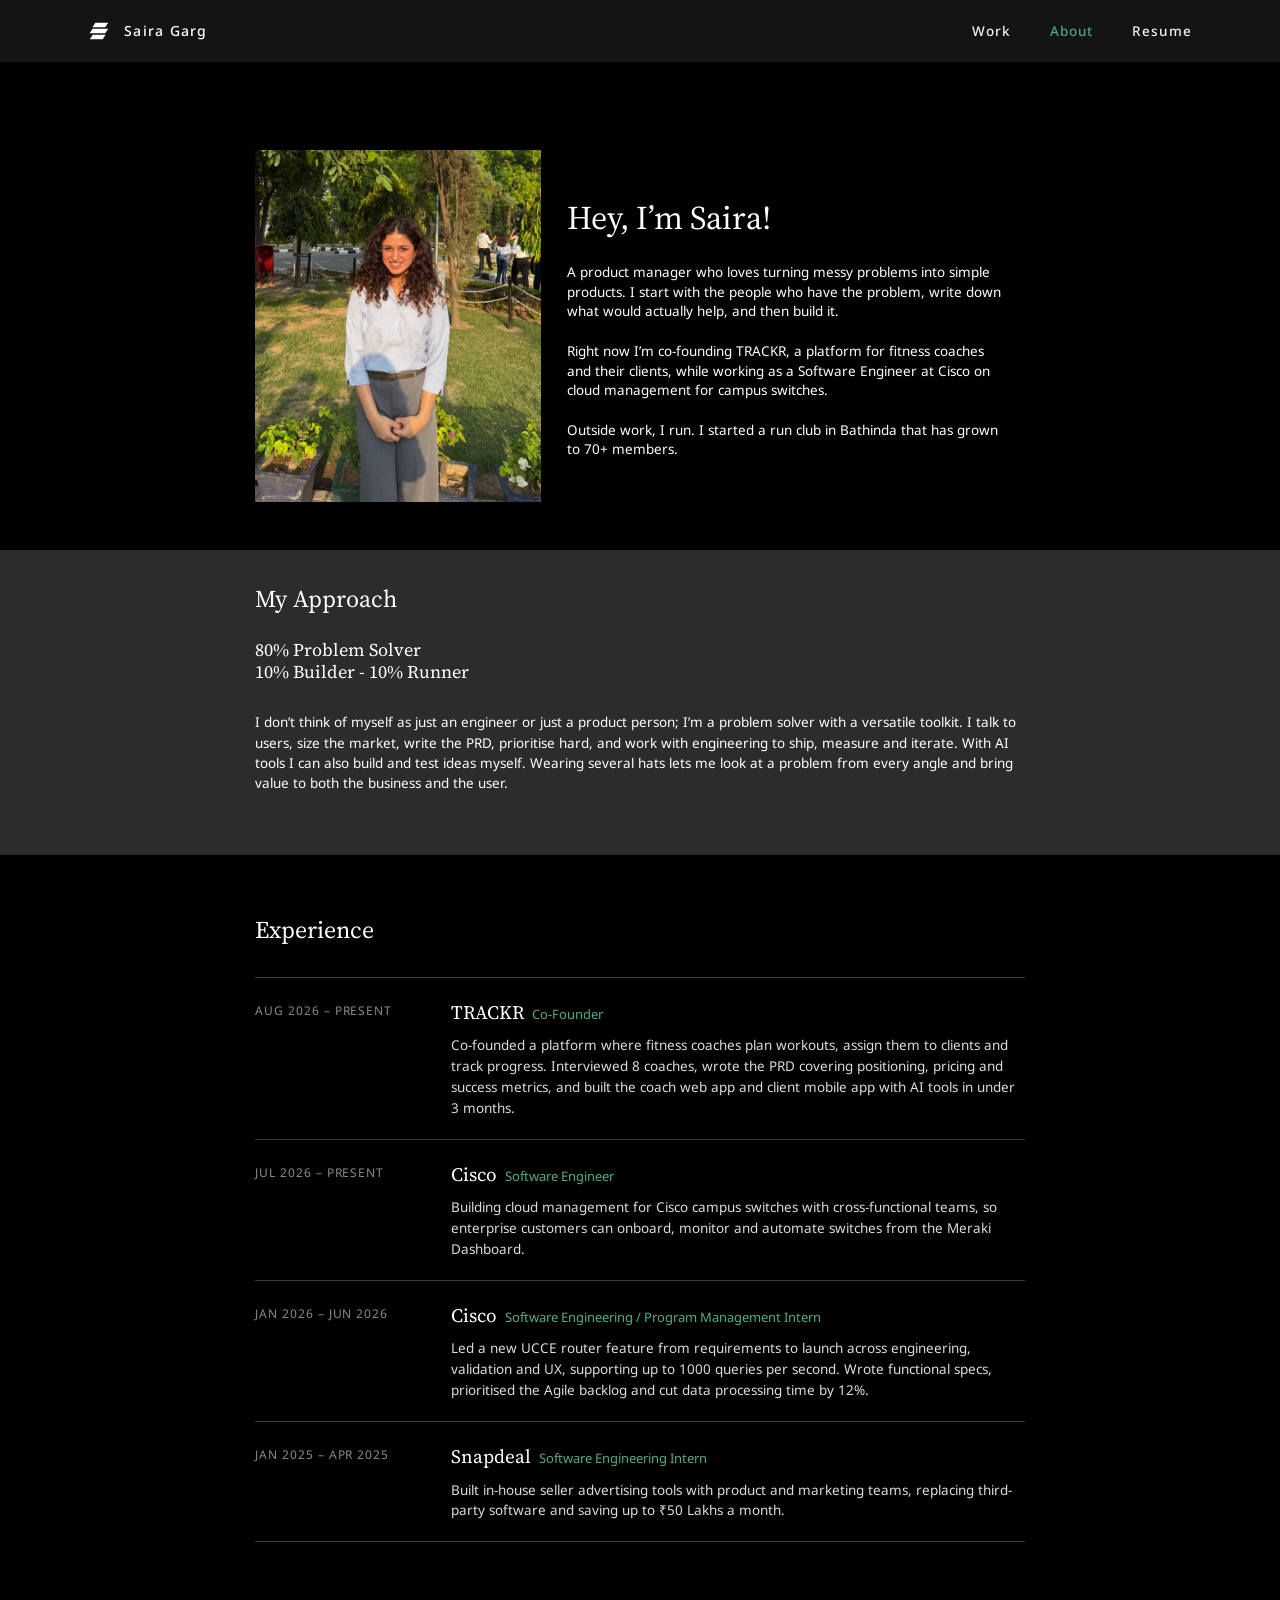
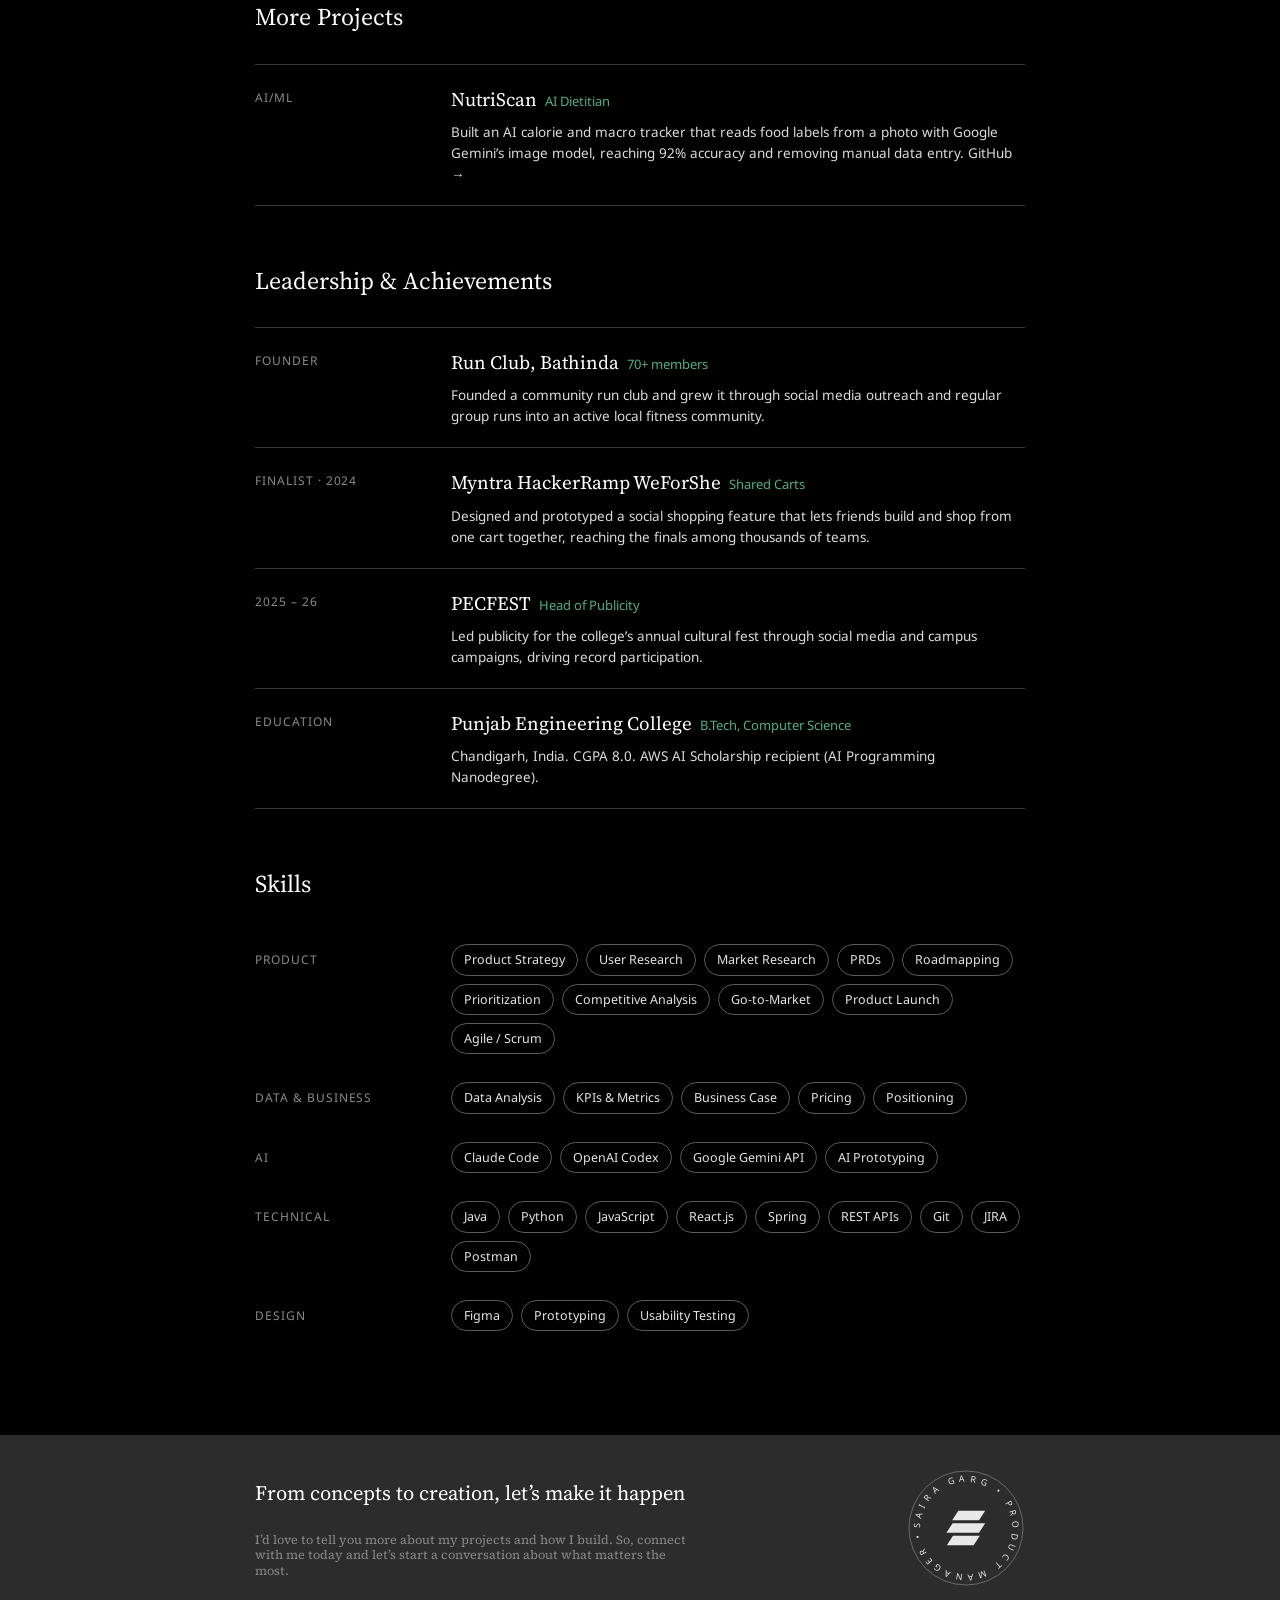
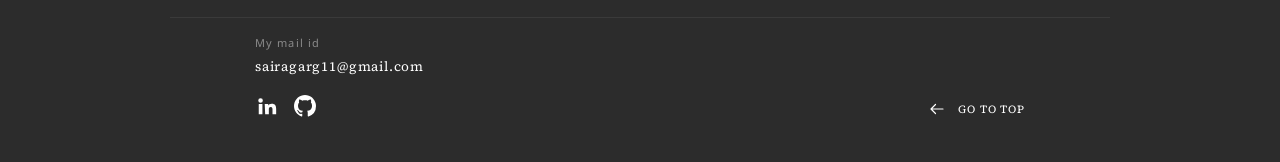
==== commit 0395a9a3: "Reframe case studies around product management Rewrite TRACKR, MainStreet and Settle around problem," ====
--- a/about.html
+++ b/about.html
@@ -35,7 +35,7 @@
     <div class="wrap">
       <h2>My Approach</h2>
       <div class="split">80% Problem Solver<br>10% Builder - 10% Runner</div>
-      <p>I don’t think of myself as just an engineer or just a product person; I’m a problem solver with a versatile toolkit. I interview users, write the PRD, design the flow in Figma and build the thing with AI tools. Wearing several hats lets me look at a problem from every angle and bring value to both the business and the user.</p>
+      <p>I don’t think of myself as just an engineer or just a product person; I’m a problem solver with a versatile toolkit. I talk to users, size the market, write the PRD, prioritise hard, and work with engineering to ship, measure and iterate. With AI tools I can also build and test ideas myself. Wearing several hats lets me look at a problem from every angle and bring value to both the business and the user.</p>
     </div>
   </section>
 
@@ -48,6 +48,11 @@
   </section>
 
   <section class="about-block">
+    <h2>More Projects</h2>
+    <div class="xp"><div class="when">AI/ML</div><div><h3>NutriScan<span>AI Dietitian</span></h3><p>Built an AI calorie and macro tracker that reads food labels from a photo with Google Gemini’s image model, reaching 92% accuracy and removing manual data entry. <a class="t" href="https://github.com/SAIRAGARG/NutriScan" target="_blank" rel="noopener">GitHub →</a></p></div></div>
+  </section>
+
+  <section class="about-block">
     <h2>Leadership &amp; Achievements</h2>
     <div class="xp"><div class="when">Founder</div><div><h3>Run Club, Bathinda<span>70+ members</span></h3><p>Founded a community run club and grew it through social media outreach and regular group runs into an active local fitness community.</p></div></div>
     <div class="xp"><div class="when">Finalist · 2024</div><div><h3>Myntra HackerRamp WeForShe<span>Shared Carts</span></h3><p>Designed and prototyped a social shopping feature that lets friends build and shop from one cart together, reaching the finals among thousands of teams.</p></div></div>
@@ -57,10 +62,11 @@
 
   <section class="about-block">
     <h2>Skills</h2>
-    <div class="skillrow"><div class="when">Product</div><div class="chips"><span>Product Strategy</span><span>User Research</span><span>Market Research</span><span>PRDs</span><span>Roadmapping</span><span>Prioritization</span><span>Competitive Analysis</span><span>Pricing</span><span>Go-to-Market</span><span>KPIs</span><span>Agile / Scrum</span></div></div>
-    <div class="skillrow"><div class="when">AI Tools</div><div class="chips"><span>Claude Code</span><span>OpenAI Codex</span><span>Google Gemini API</span></div></div>
-    <div class="skillrow"><div class="when">Design</div><div class="chips"><span>Figma</span><span>Wireframing</span><span>Prototyping</span><span>Usability Testing</span><span>Journey Mapping</span></div></div>
+    <div class="skillrow"><div class="when">Product</div><div class="chips"><span>Product Strategy</span><span>User Research</span><span>Market Research</span><span>PRDs</span><span>Roadmapping</span><span>Prioritization</span><span>Competitive Analysis</span><span>Go-to-Market</span><span>Product Launch</span><span>Agile / Scrum</span></div></div>
+    <div class="skillrow"><div class="when">Data &amp; Business</div><div class="chips"><span>Data Analysis</span><span>KPIs &amp; Metrics</span><span>Business Case</span><span>Pricing</span><span>Positioning</span></div></div>
+    <div class="skillrow"><div class="when">AI</div><div class="chips"><span>Claude Code</span><span>OpenAI Codex</span><span>Google Gemini API</span><span>AI Prototyping</span></div></div>
     <div class="skillrow"><div class="when">Technical</div><div class="chips"><span>Java</span><span>Python</span><span>JavaScript</span><span>React.js</span><span>Spring</span><span>REST APIs</span><span>Git</span><span>JIRA</span><span>Postman</span></div></div>
+    <div class="skillrow"><div class="when">Design</div><div class="chips"><span>Figma</span><span>Prototyping</span><span>Usability Testing</span></div></div>
   </section>
 </main>
 <footer class="footer">
--- a/styles.css
+++ b/styles.css
@@ -370,3 +370,15 @@
 }
 .cover4 { margin-top: 38px; gap: 14px; }
 .cover4 img { border-radius: 14px; background: #fff; }
+
+/* ---------- v3: PM framing ---------- */
+.tldr { display: grid; grid-template-columns: repeat(3, 1fr); gap: 16px; margin-top: 28px; }
+.tldr > div { background: #1a2a22; border-radius: 12px; padding: 16px 18px 18px; }
+.tldr span { display: block; font-size: 10.5px; letter-spacing: .14em; text-transform: uppercase; color: var(--green-soft); margin-bottom: 8px; }
+.tldr p { font-size: 14px; line-height: 1.45; }
+.flag { margin: 0 0 14px; font-size: 12.5px; color: var(--dim); font-style: italic; }
+.case .stats { margin-top: 26px; }
+.cover4 figure { margin: 0; }
+.cover4 figcaption { margin-top: 8px !important; font-size: 12.5px !important; color: #cfcfcf; }
+@media (max-width: 820px) { .tldr { grid-template-columns: 1fr; } }
+.case .pillars + p, .case .notes + p, .case .table + p:not(.caption) { margin-top: 22px; }
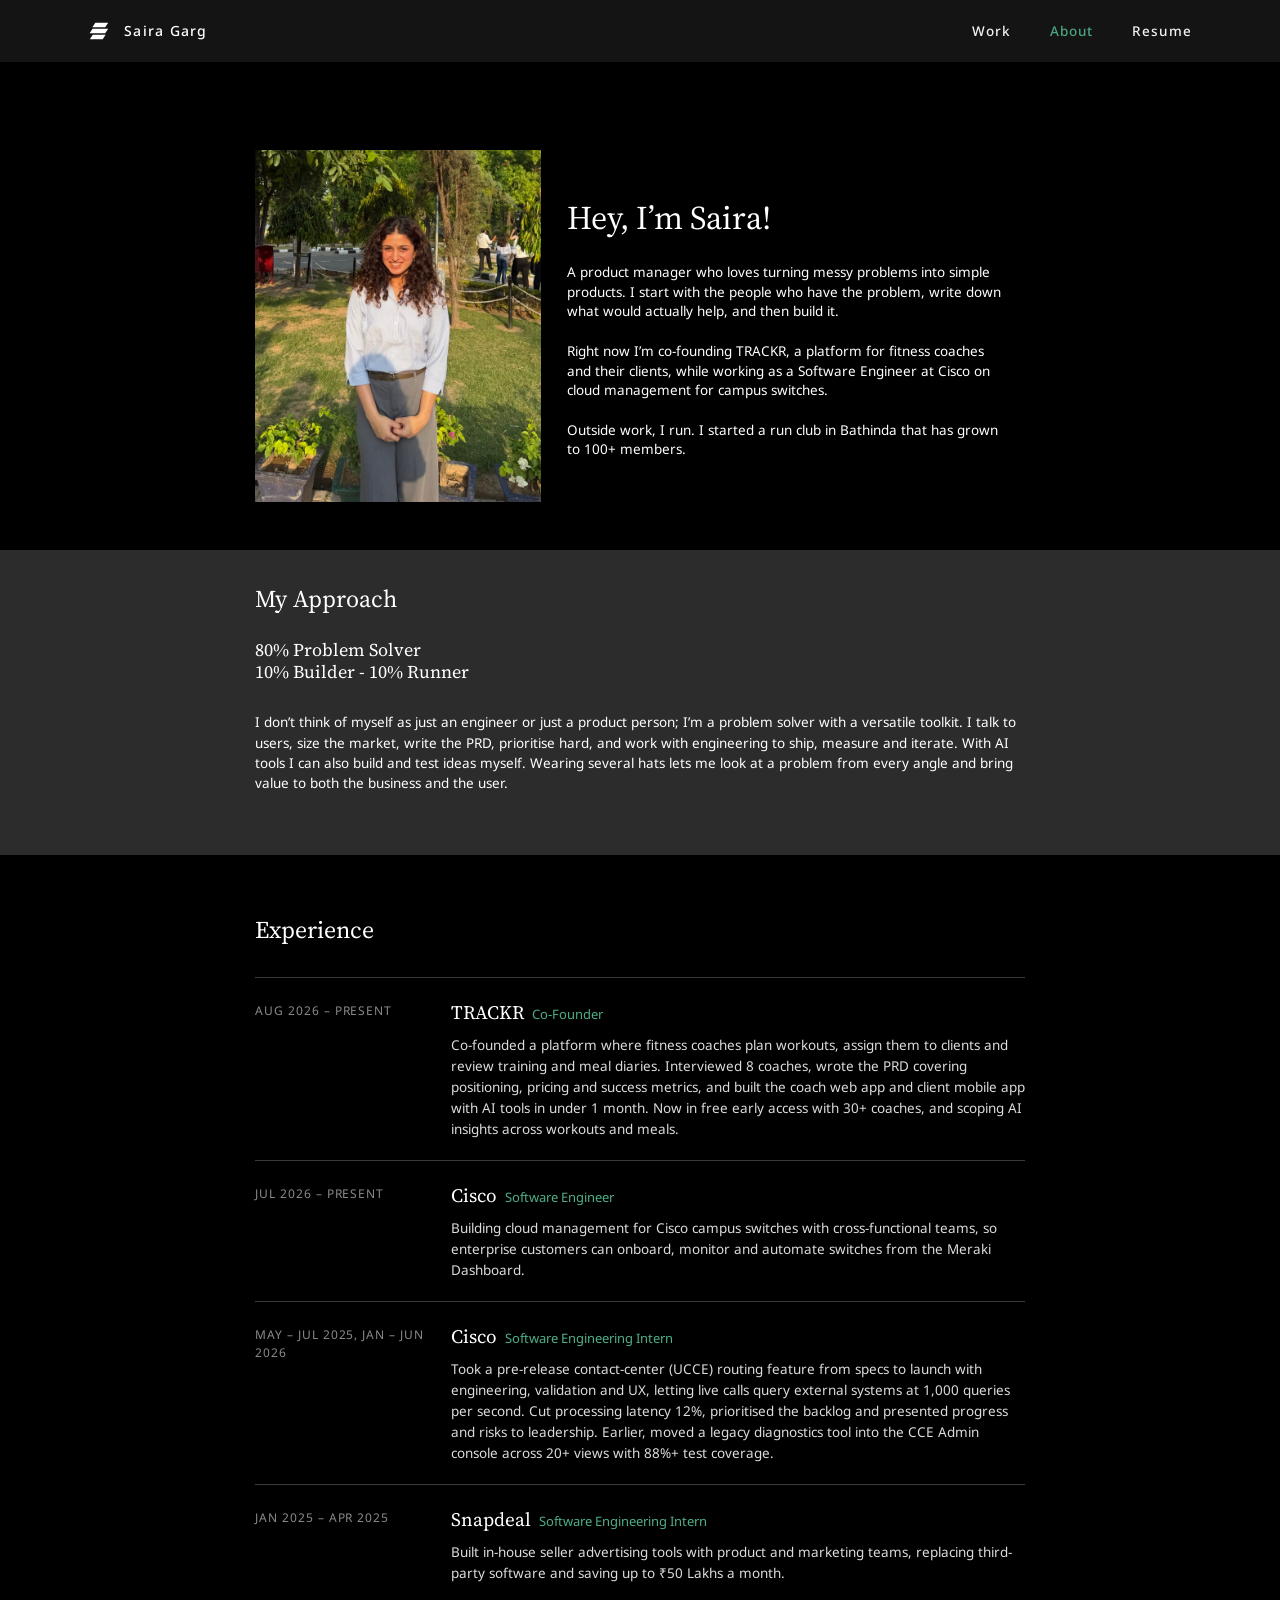
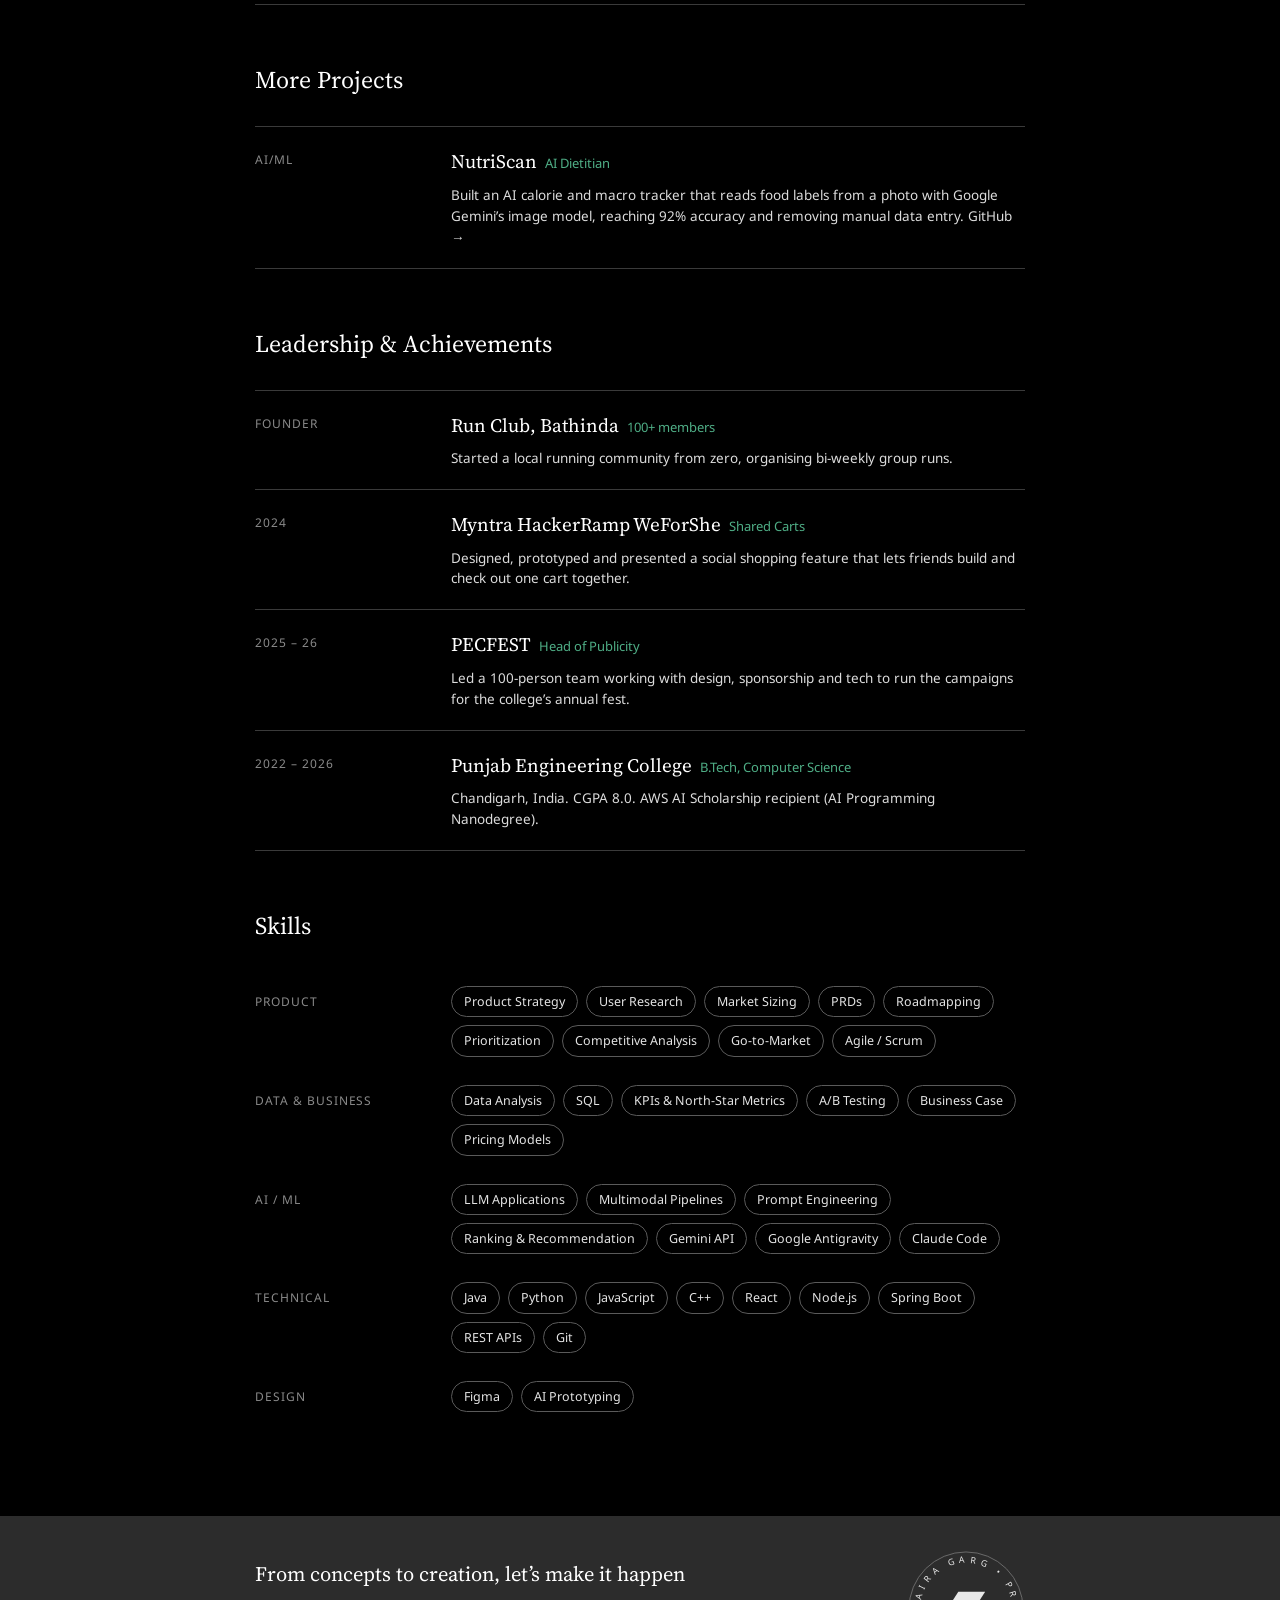
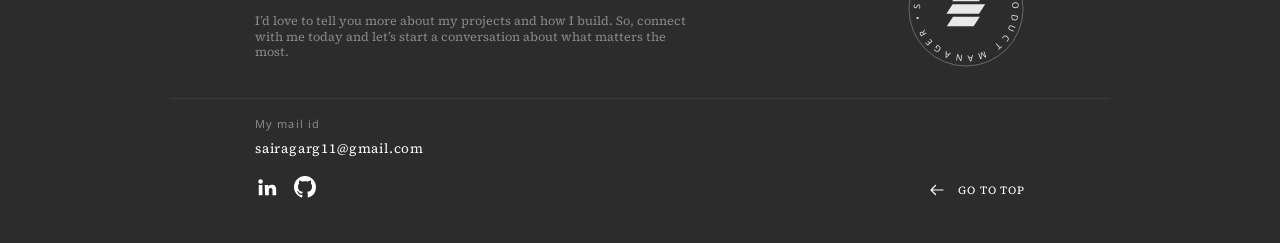
==== commit 9151a445: "Add Video-to-Article case study and align portfolio with resume - New video-to-article.html page wit" ====
--- a/about.html
+++ b/about.html
@@ -4,7 +4,7 @@
 <meta charset="utf-8">
 <meta name="viewport" content="width=device-width, initial-scale=1">
 <title>About — Saira Garg</title>
-<meta name="description" content="About Saira Garg — co-founder of TRACKR, software engineer at Cisco, and founder of a 70+ member run club.">
+<meta name="description" content="About Saira Garg — co-founder of TRACKR, software engineer at Cisco, and founder of a 100+ member run club.">
 <link rel="preconnect" href="https://fonts.googleapis.com">
 <link rel="preconnect" href="https://fonts.gstatic.com" crossorigin>
 <link href="https://fonts.googleapis.com/css2?family=Noto+Sans:wght@400;500;600;700&family=Source+Serif+4:opsz,wght@8..60,400;8..60,500&display=swap" rel="stylesheet">
@@ -27,7 +27,7 @@
       <h1>Hey, I’m Saira!</h1>
       <p>A product manager who loves turning messy problems into simple products. I start with the people who have the problem, write down what would actually help, and then build it.</p>
       <p>Right now I’m co-founding TRACKR, a platform for fitness coaches and their clients, while working as a Software Engineer at Cisco on cloud management for campus switches.</p>
-      <p>Outside work, I run. I started a run club in Bathinda that has grown to 70+ members.</p>
+      <p>Outside work, I run. I started a run club in Bathinda that has grown to 100+ members.</p>
     </div>
   </section>
 
@@ -41,9 +41,9 @@
 
   <section class="about-block" id="experience">
     <h2>Experience</h2>
-    <div class="xp"><div class="when">Aug 2026 – Present</div><div><h3>TRACKR<span>Co-Founder</span></h3><p>Co-founded a platform where fitness coaches plan workouts, assign them to clients and track progress. Interviewed 8 coaches, wrote the PRD covering positioning, pricing and success metrics, and built the coach web app and client mobile app with AI tools in under 3 months.</p></div></div>
+    <div class="xp"><div class="when">Aug 2026 – Present</div><div><h3>TRACKR<span>Co-Founder</span></h3><p>Co-founded a platform where fitness coaches plan workouts, assign them to clients and review training and meal diaries. Interviewed 8 coaches, wrote the PRD covering positioning, pricing and success metrics, and built the coach web app and client mobile app with AI tools in under 1 month. Now in free early access with 30+ coaches, and scoping AI insights across workouts and meals.</p></div></div>
     <div class="xp"><div class="when">Jul 2026 – Present</div><div><h3>Cisco<span>Software Engineer</span></h3><p>Building cloud management for Cisco campus switches with cross-functional teams, so enterprise customers can onboard, monitor and automate switches from the Meraki Dashboard.</p></div></div>
-    <div class="xp"><div class="when">Jan 2026 – Jun 2026</div><div><h3>Cisco<span>Software Engineering / Program Management Intern</span></h3><p>Led a new UCCE router feature from requirements to launch across engineering, validation and UX, supporting up to 1000 queries per second. Wrote functional specs, prioritised the Agile backlog and cut data processing time by 12%.</p></div></div>
+    <div class="xp"><div class="when">May – Jul 2025, Jan – Jun 2026</div><div><h3>Cisco<span>Software Engineering Intern</span></h3><p>Took a pre-release contact-center (UCCE) routing feature from specs to launch with engineering, validation and UX, letting live calls query external systems at 1,000 queries per second. Cut processing latency 12%, prioritised the backlog and presented progress and risks to leadership. Earlier, moved a legacy diagnostics tool into the CCE Admin console across 20+ views with 88%+ test coverage.</p></div></div>
     <div class="xp"><div class="when">Jan 2025 – Apr 2025</div><div><h3>Snapdeal<span>Software Engineering Intern</span></h3><p>Built in-house seller advertising tools with product and marketing teams, replacing third-party software and saving up to ₹50 Lakhs a month.</p></div></div>
   </section>
 
@@ -54,19 +54,19 @@
 
   <section class="about-block">
     <h2>Leadership &amp; Achievements</h2>
-    <div class="xp"><div class="when">Founder</div><div><h3>Run Club, Bathinda<span>70+ members</span></h3><p>Founded a community run club and grew it through social media outreach and regular group runs into an active local fitness community.</p></div></div>
-    <div class="xp"><div class="when">Finalist · 2024</div><div><h3>Myntra HackerRamp WeForShe<span>Shared Carts</span></h3><p>Designed and prototyped a social shopping feature that lets friends build and shop from one cart together, reaching the finals among thousands of teams.</p></div></div>
-    <div class="xp"><div class="when">2025 – 26</div><div><h3>PECFEST<span>Head of Publicity</span></h3><p>Led publicity for the college’s annual cultural fest through social media and campus campaigns, driving record participation.</p></div></div>
-    <div class="xp"><div class="when">Education</div><div><h3>Punjab Engineering College<span>B.Tech, Computer Science</span></h3><p>Chandigarh, India. CGPA 8.0. AWS AI Scholarship recipient (AI Programming Nanodegree).</p></div></div>
+    <div class="xp"><div class="when">Founder</div><div><h3>Run Club, Bathinda<span>100+ members</span></h3><p>Started a local running community from zero, organising bi-weekly group runs.</p></div></div>
+    <div class="xp"><div class="when">2024</div><div><h3>Myntra HackerRamp WeForShe<span>Shared Carts</span></h3><p>Designed, prototyped and presented a social shopping feature that lets friends build and check out one cart together.</p></div></div>
+    <div class="xp"><div class="when">2025 – 26</div><div><h3>PECFEST<span>Head of Publicity</span></h3><p>Led a 100-person team working with design, sponsorship and tech to run the campaigns for the college’s annual fest.</p></div></div>
+    <div class="xp"><div class="when">2022 – 2026</div><div><h3>Punjab Engineering College<span>B.Tech, Computer Science</span></h3><p>Chandigarh, India. CGPA 8.0. AWS AI Scholarship recipient (AI Programming Nanodegree).</p></div></div>
   </section>
 
   <section class="about-block">
     <h2>Skills</h2>
-    <div class="skillrow"><div class="when">Product</div><div class="chips"><span>Product Strategy</span><span>User Research</span><span>Market Research</span><span>PRDs</span><span>Roadmapping</span><span>Prioritization</span><span>Competitive Analysis</span><span>Go-to-Market</span><span>Product Launch</span><span>Agile / Scrum</span></div></div>
-    <div class="skillrow"><div class="when">Data &amp; Business</div><div class="chips"><span>Data Analysis</span><span>KPIs &amp; Metrics</span><span>Business Case</span><span>Pricing</span><span>Positioning</span></div></div>
-    <div class="skillrow"><div class="when">AI</div><div class="chips"><span>Claude Code</span><span>OpenAI Codex</span><span>Google Gemini API</span><span>AI Prototyping</span></div></div>
-    <div class="skillrow"><div class="when">Technical</div><div class="chips"><span>Java</span><span>Python</span><span>JavaScript</span><span>React.js</span><span>Spring</span><span>REST APIs</span><span>Git</span><span>JIRA</span><span>Postman</span></div></div>
-    <div class="skillrow"><div class="when">Design</div><div class="chips"><span>Figma</span><span>Prototyping</span><span>Usability Testing</span></div></div>
+    <div class="skillrow"><div class="when">Product</div><div class="chips"><span>Product Strategy</span><span>User Research</span><span>Market Sizing</span><span>PRDs</span><span>Roadmapping</span><span>Prioritization</span><span>Competitive Analysis</span><span>Go-to-Market</span><span>Agile / Scrum</span></div></div>
+    <div class="skillrow"><div class="when">Data &amp; Business</div><div class="chips"><span>Data Analysis</span><span>SQL</span><span>KPIs &amp; North-Star Metrics</span><span>A/B Testing</span><span>Business Case</span><span>Pricing Models</span></div></div>
+    <div class="skillrow"><div class="when">AI / ML</div><div class="chips"><span>LLM Applications</span><span>Multimodal Pipelines</span><span>Prompt Engineering</span><span>Ranking &amp; Recommendation</span><span>Gemini API</span><span>Google Antigravity</span><span>Claude Code</span></div></div>
+    <div class="skillrow"><div class="when">Technical</div><div class="chips"><span>Java</span><span>Python</span><span>JavaScript</span><span>C++</span><span>React</span><span>Node.js</span><span>Spring Boot</span><span>REST APIs</span><span>Git</span></div></div>
+    <div class="skillrow"><div class="when">Design</div><div class="chips"><span>Figma</span><span>AI Prototyping</span></div></div>
   </section>
 </main>
 <footer class="footer">
--- a/styles.css
+++ b/styles.css
@@ -382,3 +382,6 @@
 .cover4 figcaption { margin-top: 8px !important; font-size: 12.5px !important; color: #cfcfcf; }
 @media (max-width: 820px) { .tldr { grid-template-columns: 1fr; } }
 .case .pillars + p, .case .notes + p, .case .table + p:not(.caption) { margin-top: 22px; }
+.card-media.va { background: #ecebe6; overflow: hidden; }
+.card-media.va img { object-fit: cover; object-position: top center; }
+.shots3 figure a { display: block; }
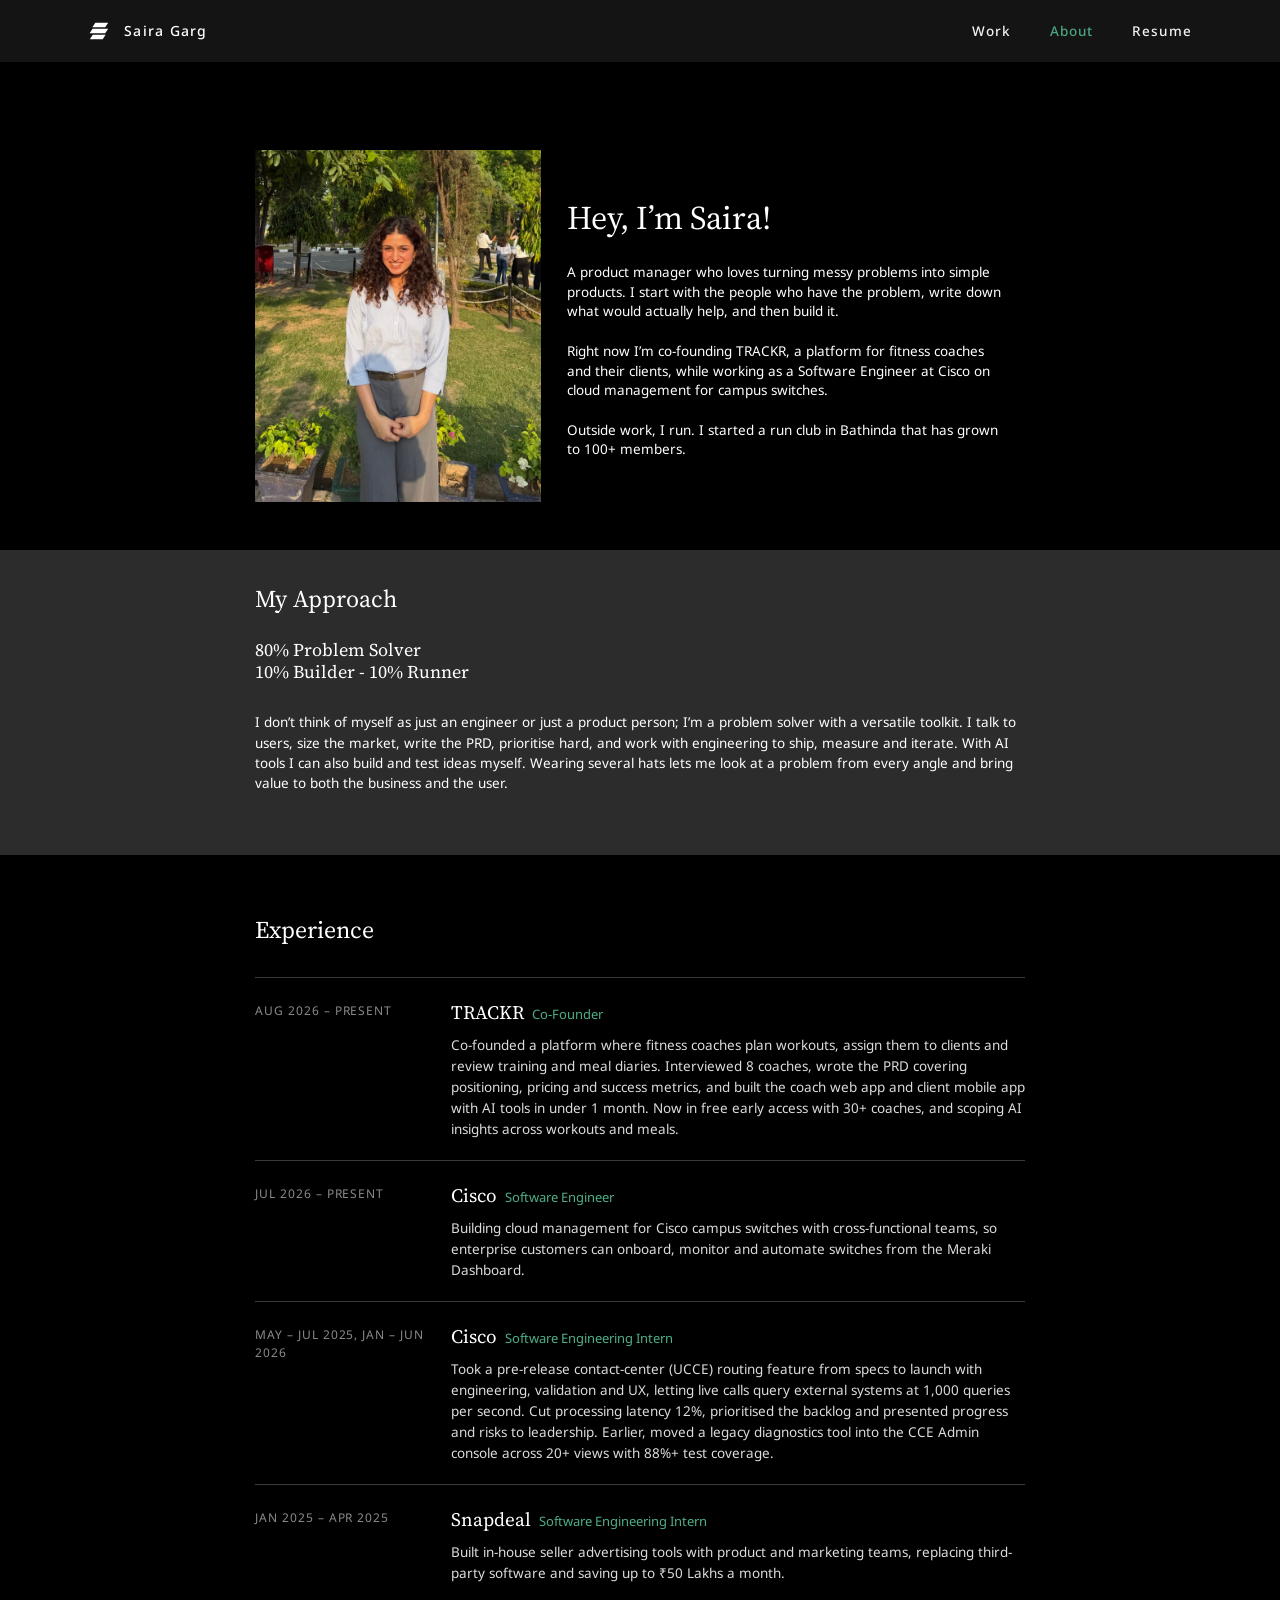
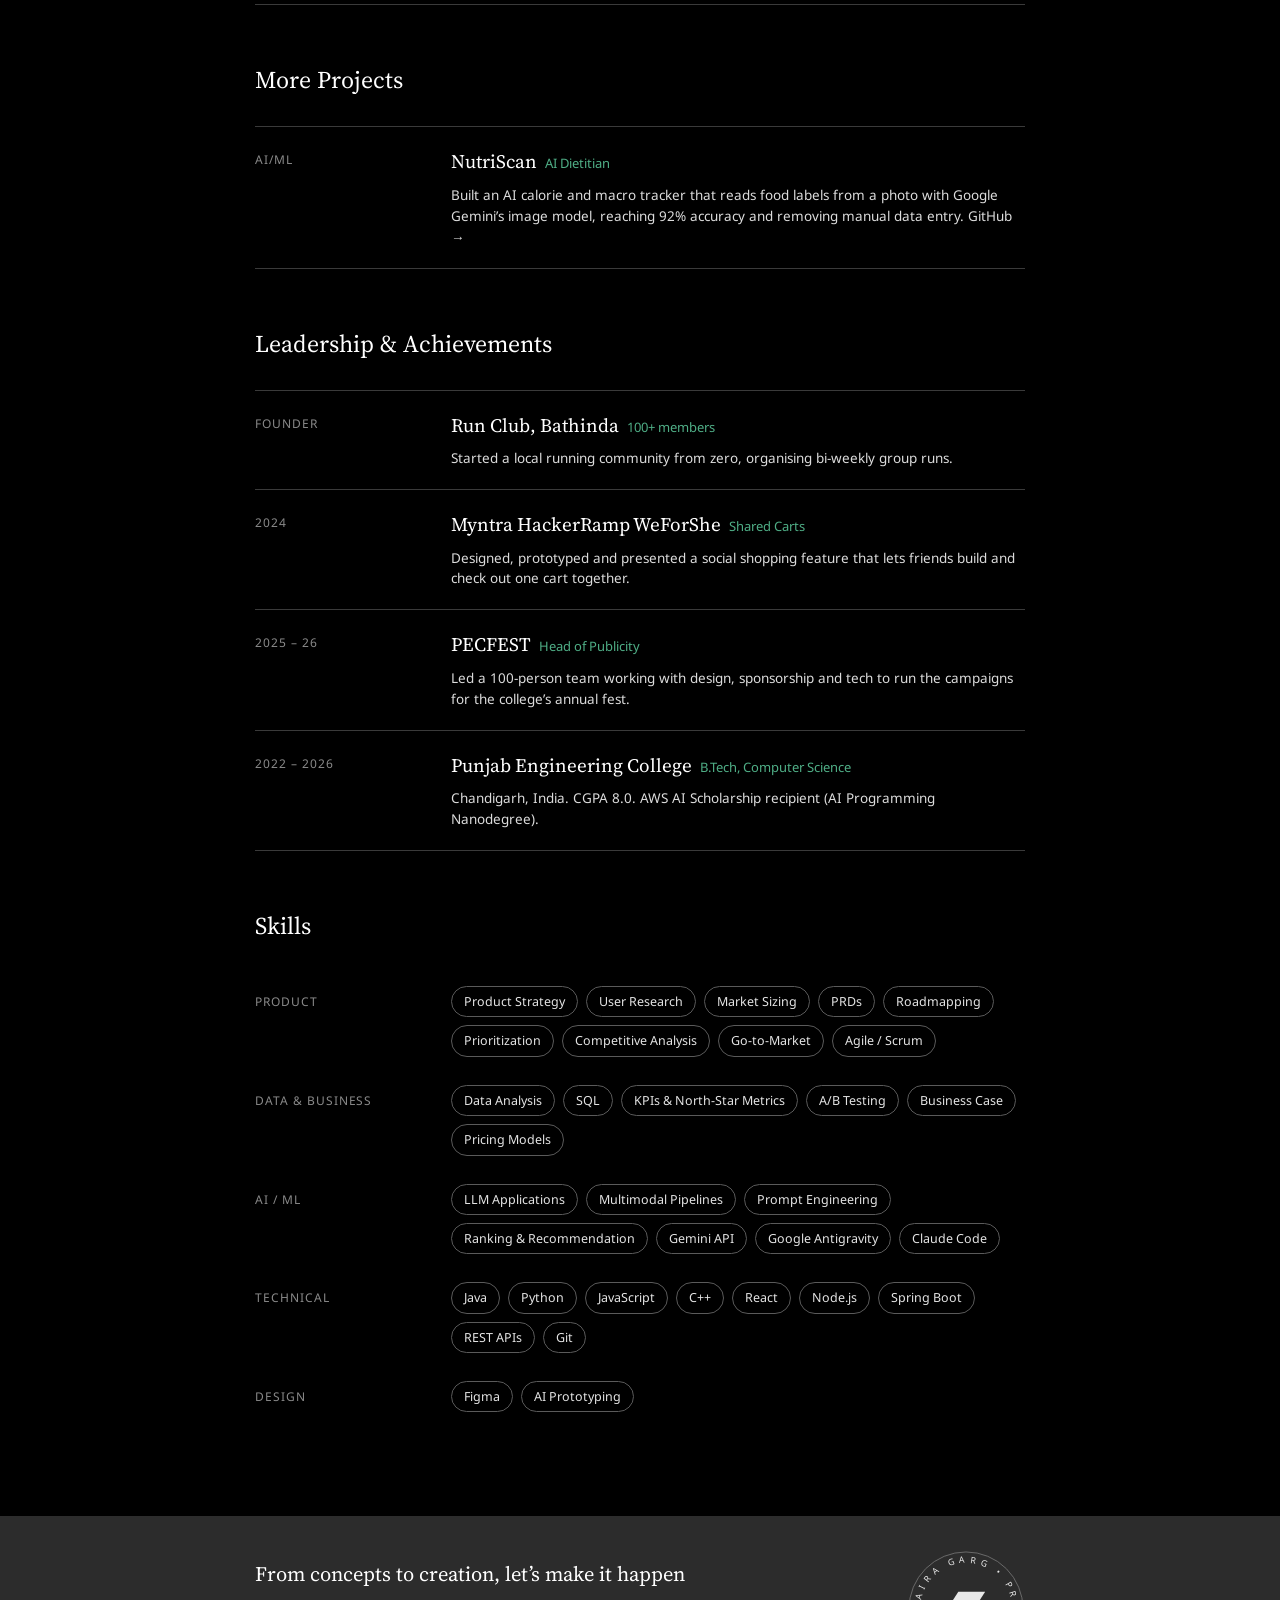
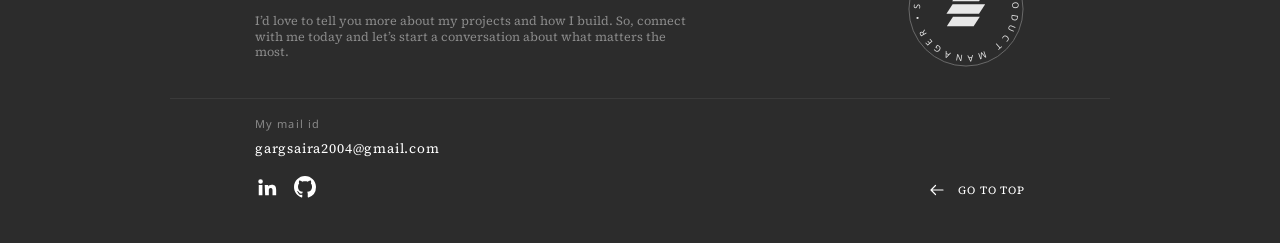
==== commit 6f6b2ead: "Host Video-to-Article examples locally and update contact email - Serve sample article PDFs from ass" ====
--- a/about.html
+++ b/about.html
@@ -88,7 +88,7 @@
   <div class="footer-bottom">
     <div>
       <div class="mail-label">My mail id</div>
-      <a class="mail" href="mailto:sairagarg11@gmail.com">sairagarg11@gmail.com</a>
+      <a class="mail" href="mailto:gargsaira2004@gmail.com">gargsaira2004@gmail.com</a>
       <div class="socials">
         <a href="https://www.linkedin.com/in/saira-garg" target="_blank" rel="noopener" aria-label="LinkedIn"><svg viewBox="0 0 24 24" aria-hidden="true"><path d="M4.98 3.5a2.5 2.5 0 1 1 0 5 2.5 2.5 0 0 1 0-5zM3 9.75h4V21H3zM9.5 9.75h3.8v1.6h.06c.53-1 1.83-1.9 3.76-1.9 4 0 4.88 2.4 4.88 5.9V21h-4v-5c0-1.3-.03-2.9-1.9-2.9s-2.1 1.4-2.1 2.8V21h-4z"/></svg></a>
         <a href="https://github.com/SAIRAGARG" target="_blank" rel="noopener" aria-label="GitHub"><svg viewBox="0 0 16 16" aria-hidden="true"><path d="M8 0C3.58 0 0 3.58 0 8c0 3.54 2.29 6.53 5.47 7.59.4.07.55-.17.55-.38 0-.19-.01-.82-.01-1.49-2.01.37-2.53-.49-2.69-.94-.09-.23-.48-.94-.82-1.13-.28-.15-.68-.52-.01-.53.63-.01 1.08.58 1.23.82.72 1.21 1.87.87 2.33.66.07-.52.28-.87.51-1.07-1.78-.2-3.64-.89-3.64-3.95 0-.87.31-1.59.82-2.15-.08-.2-.36-1.02.08-2.12 0 0 .67-.21 2.2.82.64-.18 1.32-.27 2-.27.68 0 1.36.09 2 .27 1.53-1.04 2.2-.82 2.2-.82.44 1.1.16 1.92.08 2.12.51.56.82 1.27.82 2.15 0 3.07-1.87 3.75-3.65 3.95.29.25.54.73.54 1.48 0 1.07-.01 1.93-.01 2.2 0 .21.15.46.55.38A8.013 8.013 0 0016 8c0-4.420-3.580-8-8-8z"/></svg></a>
